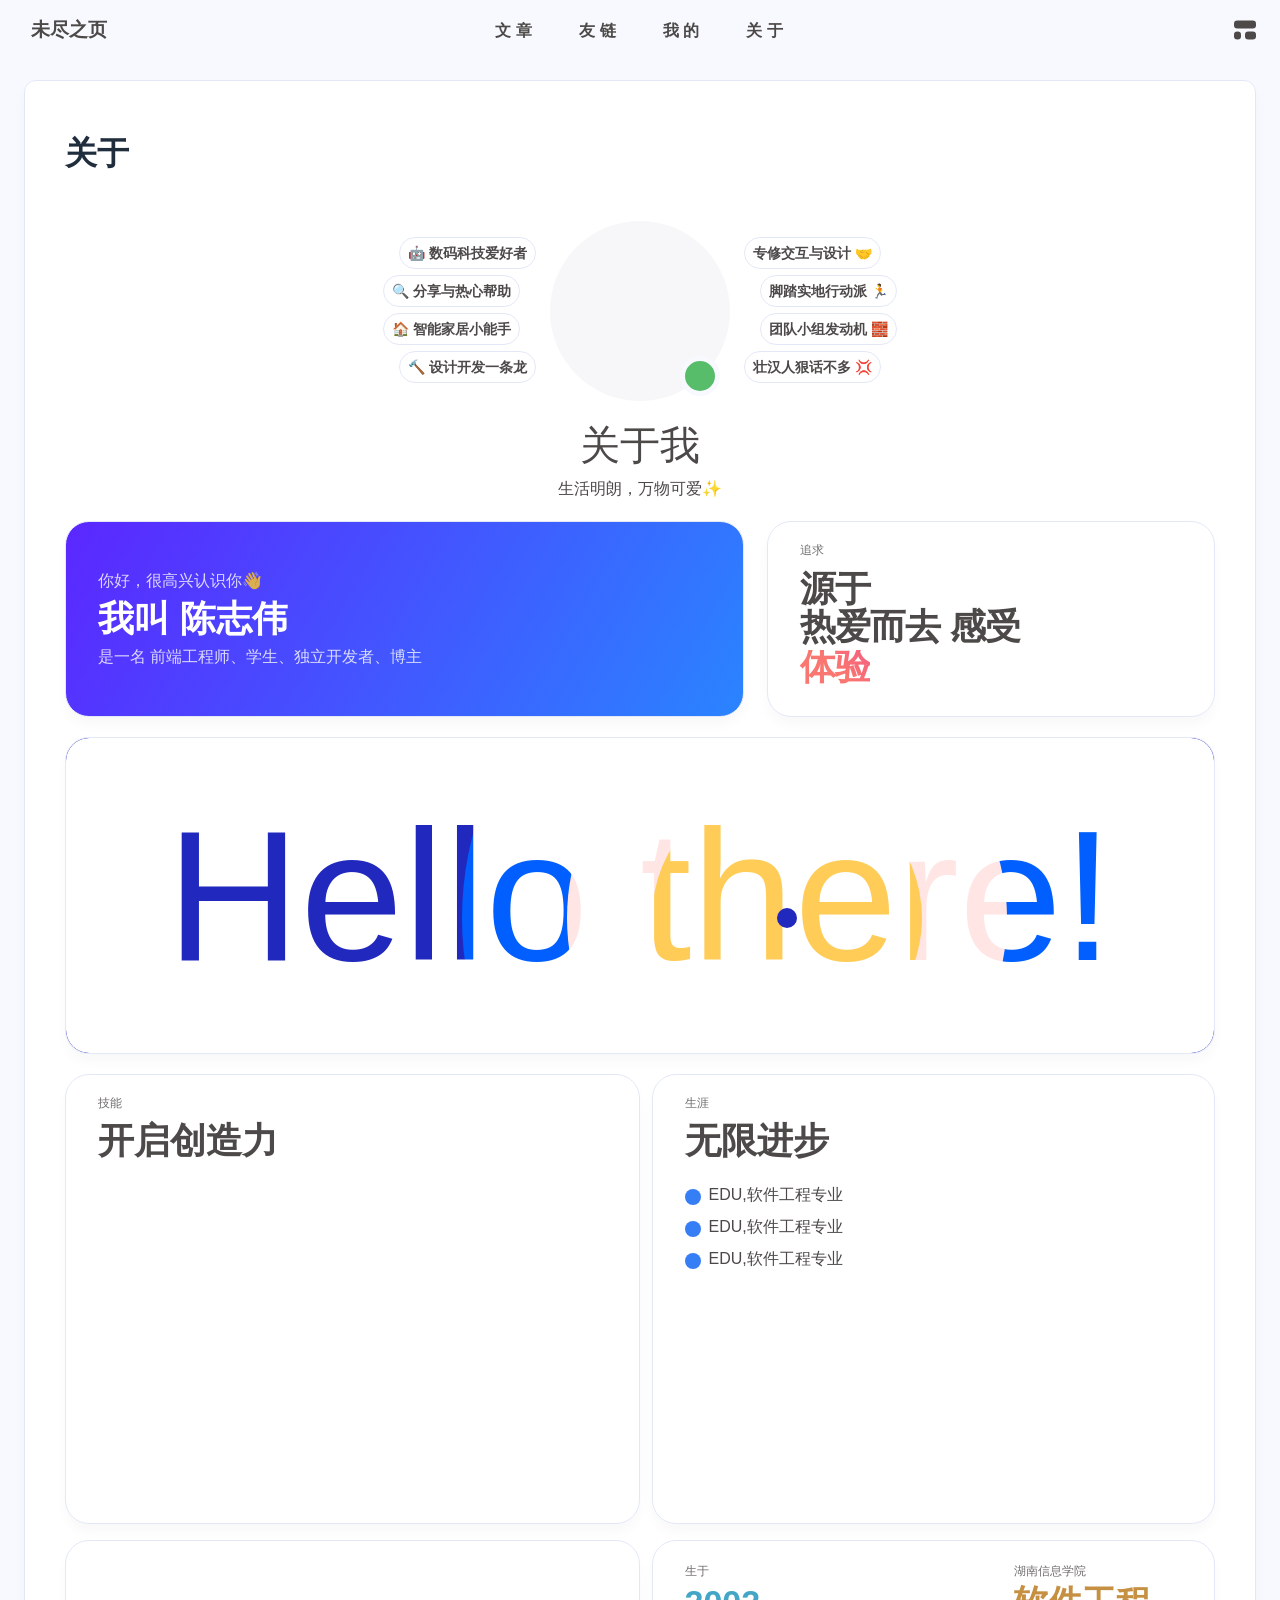
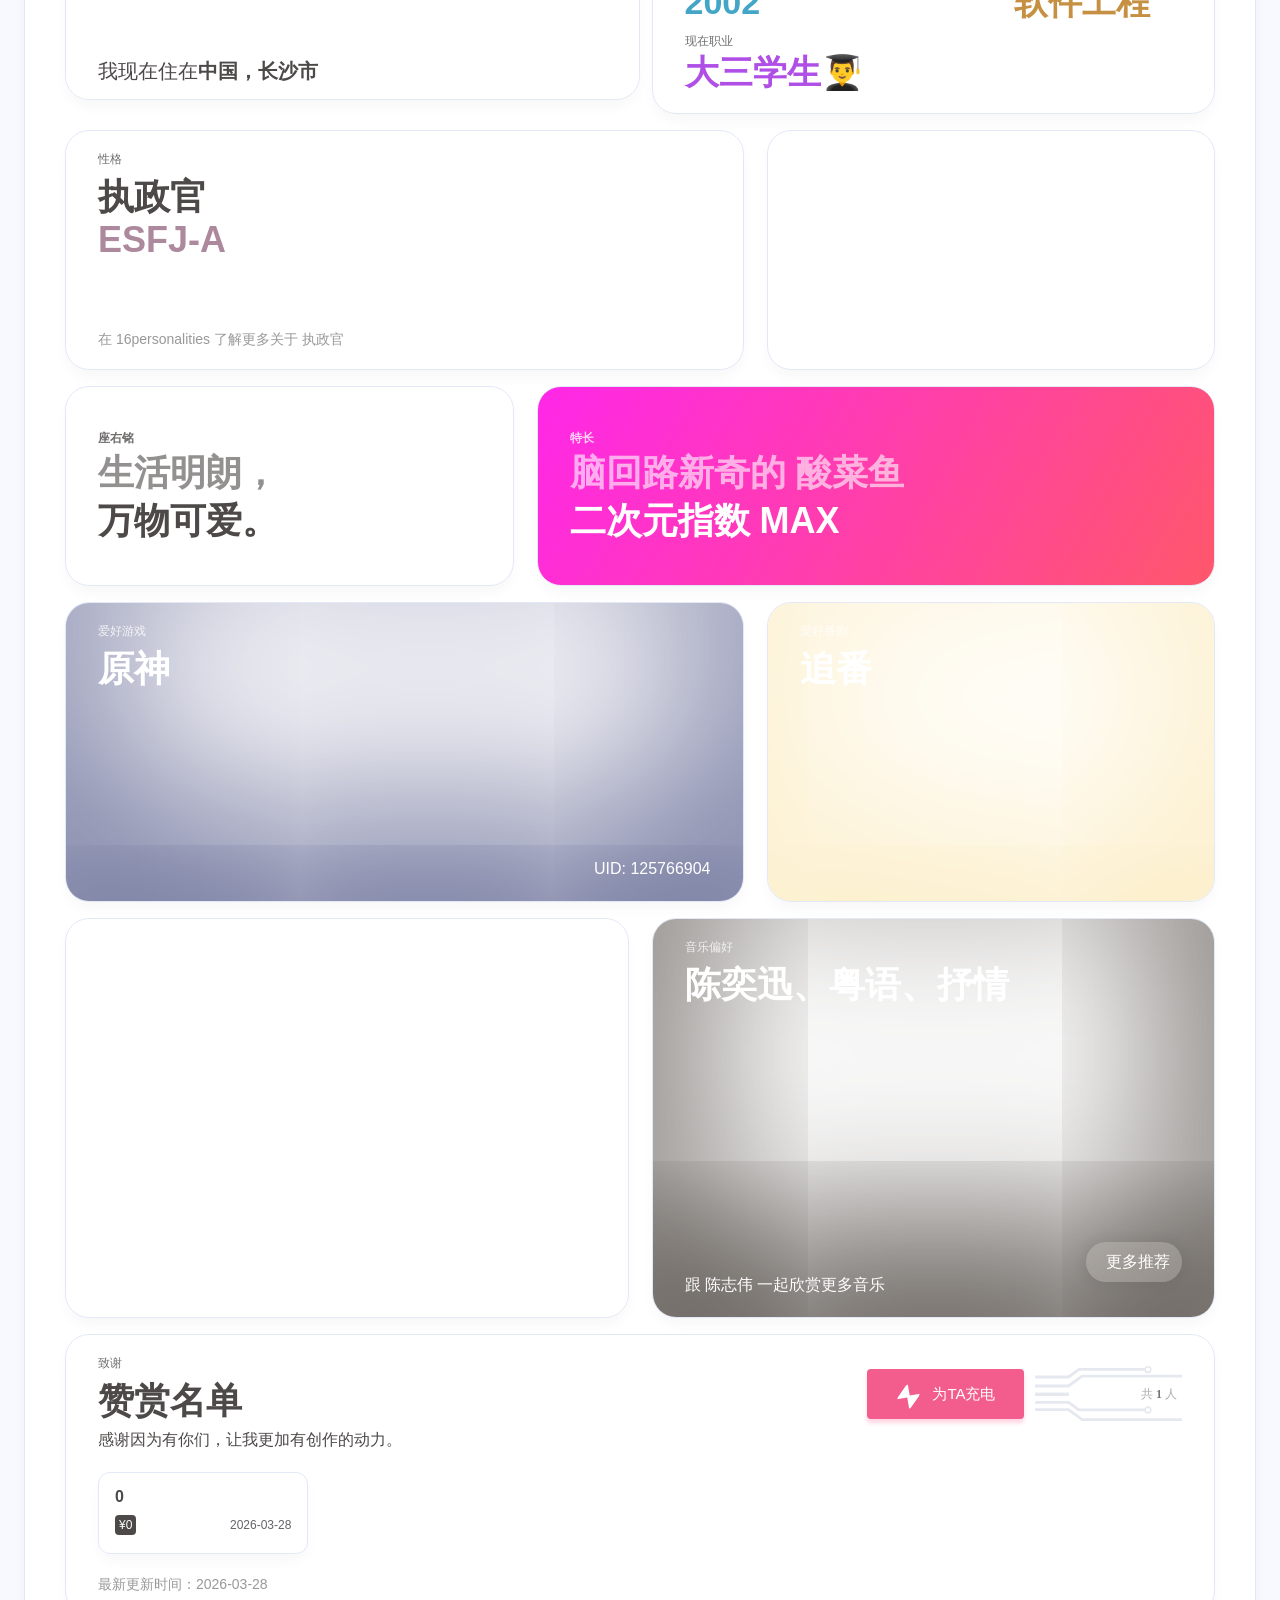
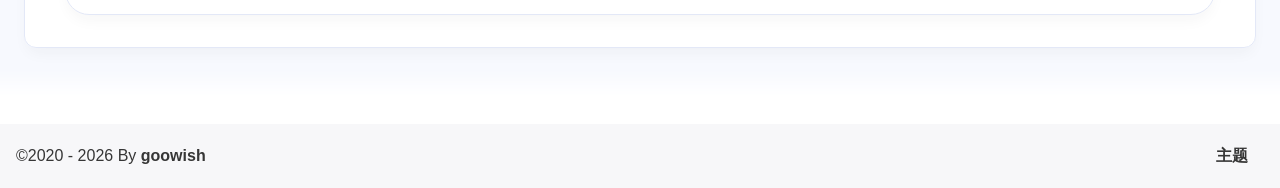
==== about/index.html @ 7314c76e "Site updated: 2026-03-28 16:39:10" ====
<!DOCTYPE html><html lang="zh-CN" data-theme="light"><head><meta charset="UTF-8"><meta http-equiv="X-UA-Compatible" content="IE=edge"><meta name="viewport" content="width=device-width, initial-scale=1.0, user-scalable=no"><title>关于 | 未尽之页</title><meta name="keywords" content="个人博客,技术,写作,系统,创作,效率,生活方式"><meta name="author" content="goowish"><meta name="copyright" content="goowish"><meta name="format-detection" content="telephone=no"><meta name="theme-color" content="#f7f9fe"><meta name="mobile-web-app-capable" content="yes"><meta name="apple-touch-fullscreen" content="yes"><meta name="apple-mobile-web-app-title" content="关于"><meta name="application-name" content="关于"><meta name="apple-mobile-web-app-capable" content="yes"><meta name="apple-mobile-web-app-status-bar-style" content="#f7f9fe"><meta property="og:type" content="website"><meta property="og:title" content="关于"><meta property="og:url" content="http://example.com/about/index.html"><meta property="og:site_name" content="未尽之页"><meta property="og:description" content="关于"><meta property="og:locale" content="zh-CN"><meta property="og:image" content="https://bu.dusays.com/2023/04/27/64496e511b09c.jpg"><meta property="article:author" content="goowish"><meta property="article:tag" content="个人博客,技术,写作,系统,创作,效率,生活方式"><meta name="twitter:card" content="summary"><meta name="twitter:image" content="https://bu.dusays.com/2023/04/27/64496e511b09c.jpg"><meta name="description" content="关于"><link rel="shortcut icon" href="/favicon.ico"><link rel="canonical" href="http://example.com/about/"><link rel="preconnect" href="//cdn.cbd.int"/><meta name="google-site-verification" content="xxx"/><meta name="baidu-site-verification" content="code-xxx"/><meta name="msvalidate.01" content="xxx"/><link rel="stylesheet" href="/css/index.css"><link rel="stylesheet" href="https://cdn.cbd.int/node-snackbar@0.1.16/dist/snackbar.min.css" media="print" onload="this.media='all'"><link rel="stylesheet" href="https://cdn.cbd.int/@fancyapps/ui@6.1.6/dist/fancybox/fancybox.css" media="print" onload="this.media='all'"><link rel="stylesheet" href="https://npm.elemecdn.com/anzhiyu-theme-static@1.0.0/swiper/swiper.min.css" media="print" onload="this.media='all'"><script>const GLOBAL_CONFIG = {
  linkPageTop: undefined,
  peoplecanvas: {"enable":true,"img":"https://upload-bbs.miyoushe.com/upload/2024/07/27/125766904/ba62475f396df9de3316a08ed9e65d86_5680958632268053399..png"},
  postHeadAiDescription: {"enable":true,"gptName":"AnZhiYu","mode":"local","switchBtn":false,"btnLink":"https://afdian.net/item/886a79d4db6711eda42a52540025c377","randomNum":3,"basicWordCount":1000,"key":"xxxx","Referer":"https://xx.xx/"},
  diytitle: {"enable":true,"leaveTitle":"w(ﾟДﾟ)w 不要走！再看看嘛！","backTitle":"♪(^∇^*)欢迎肥来！"},
  LA51: undefined,
  greetingBox: undefined,
  twikooEnvId: '',
  commentBarrageConfig:undefined,
  music_page_default: "nav_music",
  root: '/',
  preloader: {"source":3},
  friends_vue_info: undefined,
  navMusic: true,
  mainTone: undefined,
  authorStatus: undefined,
  algolia: undefined,
  localSearch: undefined,
  translate: {"defaultEncoding":2,"translateDelay":0,"msgToTraditionalChinese":"繁","msgToSimplifiedChinese":"简","rightMenuMsgToTraditionalChinese":"转为繁体","rightMenuMsgToSimplifiedChinese":"转为简体"},
  noticeOutdate: undefined,
  highlight: {"plugin":"highlight.js","highlightCopy":true,"highlightLang":true,"highlightHeightLimit":330},
  copy: {
    success: '复制成功',
    error: '复制错误',
    noSupport: '浏览器不支持'
  },
  relativeDate: {
    homepage: false,
    simplehomepage: true,
    post: false
  },
  runtime: '天',
  date_suffix: {
    just: '刚刚',
    min: '分钟前',
    hour: '小时前',
    day: '天前',
    month: '个月前'
  },
  copyright: {"copy":true,"copyrightEbable":false,"limitCount":50,"languages":{"author":"作者: goowish","link":"链接: ","source":"来源: 未尽之页","info":"著作权归作者所有。商业转载请联系作者获得授权，非商业转载请注明出处。","copySuccess":"复制成功，复制和转载请标注本文地址"}},
  lightbox: 'fancybox',
  Snackbar: {"chs_to_cht":"你已切换为繁体","cht_to_chs":"你已切换为简体","day_to_night":"你已切换为深色模式","night_to_day":"你已切换为浅色模式","bgLight":"#425AEF","bgDark":"#1f1f1f","position":"top-center"},
  source: {
    justifiedGallery: {
      js: 'https://cdn.cbd.int/flickr-justified-gallery@2.2.0/dist/fjGallery.min.js',
      css: 'https://cdn.cbd.int/flickr-justified-gallery@2.2.0/dist/fjGallery.css'
    }
  },
  isPhotoFigcaption: false,
  islazyload: true,
  isAnchor: false,
  shortcutKey: undefined,
  autoDarkmode: true
}</script><script id="config-diff">var GLOBAL_CONFIG_SITE = {
  configTitle: '未尽之页',
  title: '关于',
  postAI: '',
  pageFillDescription: '关于',
  isPost: false,
  isHome: false,
  isHighlightShrink: true,
  isToc: false,
  postUpdate: '2026-03-28 16:33:41',
  postMainColor: '',
}</script><noscript><style type="text/css">
  #nav {
    opacity: 1
  }
  .justified-gallery img {
    opacity: 1
  }

  #recent-posts time,
  #post-meta time {
    display: inline !important
  }
</style></noscript><script>(win=>{
      win.saveToLocal = {
        set: (key, value, ttl) => {
          if (ttl === 0) return
          const now = Date.now()
          const expiry = now + ttl * 86400000
          const item = {
            value,
            expiry
          }
          localStorage.setItem(key, JSON.stringify(item))
        },
      
        get: key => {
          const itemStr = localStorage.getItem(key)
      
          if (!itemStr) {
            return undefined
          }
          const item = JSON.parse(itemStr)
          const now = Date.now()
      
          if (now > item.expiry) {
            localStorage.removeItem(key)
            return undefined
          }
          return item.value
        }
      }
    
      win.getScript = (url, attr = {}) => new Promise((resolve, reject) => {
        const script = document.createElement('script')
        script.src = url
        script.async = true
        script.onerror = reject
        script.onload = script.onreadystatechange = function() {
          const loadState = this.readyState
          if (loadState && loadState !== 'loaded' && loadState !== 'complete') return
          script.onload = script.onreadystatechange = null
          resolve()
        }

        Object.keys(attr).forEach(key => {
          script.setAttribute(key, attr[key])
        })

        document.head.appendChild(script)
      })
    
      win.getCSS = (url, id = false) => new Promise((resolve, reject) => {
        const link = document.createElement('link')
        link.rel = 'stylesheet'
        link.href = url
        if (id) link.id = id
        link.onerror = reject
        link.onload = link.onreadystatechange = function() {
          const loadState = this.readyState
          if (loadState && loadState !== 'loaded' && loadState !== 'complete') return
          link.onload = link.onreadystatechange = null
          resolve()
        }
        document.head.appendChild(link)
      })
    
      win.activateDarkMode = () => {
        document.documentElement.setAttribute('data-theme', 'dark')
        if (document.querySelector('meta[name="theme-color"]') !== null) {
          document.querySelector('meta[name="theme-color"]').setAttribute('content', '#18171d')
        }
      }
      win.activateLightMode = () => {
        document.documentElement.setAttribute('data-theme', 'light')
        if (document.querySelector('meta[name="theme-color"]') !== null) {
          document.querySelector('meta[name="theme-color"]').setAttribute('content', '#f7f9fe')
        }
      }
      const t = saveToLocal.get('theme')
    
          const isDarkMode = window.matchMedia('(prefers-color-scheme: dark)').matches
          const isLightMode = window.matchMedia('(prefers-color-scheme: light)').matches
          const isNotSpecified = window.matchMedia('(prefers-color-scheme: no-preference)').matches
          const hasNoSupport = !isDarkMode && !isLightMode && !isNotSpecified

          if (t === undefined) {
            if (isLightMode) activateLightMode()
            else if (isDarkMode) activateDarkMode()
            else if (isNotSpecified || hasNoSupport) {
              const now = new Date()
              const hour = now.getHours()
              const isNight = hour <= 6 || hour >= 18
              isNight ? activateDarkMode() : activateLightMode()
            }
            window.matchMedia('(prefers-color-scheme: dark)').addListener(e => {
              if (saveToLocal.get('theme') === undefined) {
                e.matches ? activateDarkMode() : activateLightMode()
              }
            })
          } else if (t === 'light') activateLightMode()
          else activateDarkMode()
        
      const asideStatus = saveToLocal.get('aside-status')
      if (asideStatus !== undefined) {
        if (asideStatus === 'hide') {
          document.documentElement.classList.add('hide-aside')
        } else {
          document.documentElement.classList.remove('hide-aside')
        }
      }
    
      const detectApple = () => {
        if(/iPad|iPhone|iPod|Macintosh/.test(navigator.userAgent)){
          document.documentElement.classList.add('apple')
        }
      }
      detectApple()
    })(window)</script><meta name="generator" content="Hexo 7.3.0"></head><body data-type="anzhiyu"><div id="web_bg"></div><div id="an_music_bg"></div><div id="loading-box" onclick="document.getElementById(&quot;loading-box&quot;).classList.add(&quot;loaded&quot;)"><div class="loading-bg"><img class="loading-img nolazyload" alt="加载头像" src="https://npm.elemecdn.com/anzhiyu-blog-static@1.0.4/img/avatar.jpg"/><div class="loading-image-dot"></div></div></div><script>const preloader = {
  endLoading: () => {
    document.getElementById('loading-box').classList.add("loaded");
  },
  initLoading: () => {
    document.getElementById('loading-box').classList.remove("loaded")
  }
}
window.addEventListener('load',()=> { preloader.endLoading() })
setTimeout(function(){preloader.endLoading();},10000)

if (true) {
  document.addEventListener('pjax:send', () => { preloader.initLoading() })
  document.addEventListener('pjax:complete', () => { preloader.endLoading() })
}</script><link rel="stylesheet" href="https://cdn.cbd.int/anzhiyu-theme-static@1.1.10/progress_bar/progress_bar.css"/><script async="async" src="https://cdn.cbd.int/pace-js@1.2.4/pace.min.js" data-pace-options="{ &quot;restartOnRequestAfter&quot;:false,&quot;eventLag&quot;:false}"></script><div class="page" id="body-wrap"><header class="not-top-img" id="page-header"><nav id="nav"><div id="nav-group"><span id="blog_name"><a id="site-name" href="/" accesskey="h"><div class="title">未尽之页</div><i class="anzhiyufont anzhiyu-icon-house-chimney"></i></a></span><div class="mask-name-container"><div id="name-container"><a id="page-name" href="javascript:anzhiyu.scrollToDest(0, 500)">PAGE_NAME</a></div></div><div id="menus"><div class="menus_items"><div class="menus_item"><a class="site-page" href="javascript:void(0);"><span> 文章</span></a><ul class="menus_item_child"><li><a class="site-page child faa-parent animated-hover" href="/archives/"><i class="anzhiyufont anzhiyu-icon-box-archive faa-tada" style="font-size: 0.9em;"></i><span> 隧道</span></a></li><li><a class="site-page child faa-parent animated-hover" href="/categories/"><i class="anzhiyufont anzhiyu-icon-shapes faa-tada" style="font-size: 0.9em;"></i><span> 分类</span></a></li><li><a class="site-page child faa-parent animated-hover" href="/tags/"><i class="anzhiyufont anzhiyu-icon-tags faa-tada" style="font-size: 0.9em;"></i><span> 标签</span></a></li></ul></div><div class="menus_item"><a class="site-page" href="javascript:void(0);"><span> 友链</span></a><ul class="menus_item_child"><li><a class="site-page child faa-parent animated-hover" href="/link/"><i class="anzhiyufont anzhiyu-icon-link faa-tada" style="font-size: 0.9em;"></i><span> 友人帐</span></a></li><li><a class="site-page child faa-parent animated-hover" href="/comments/"><i class="anzhiyufont anzhiyu-icon-envelope faa-tada" style="font-size: 0.9em;"></i><span> 留言板</span></a></li></ul></div><div class="menus_item"><a class="site-page" href="javascript:void(0);"><span> 我的</span></a><ul class="menus_item_child"><li><a class="site-page child faa-parent animated-hover" href="/bangumis/"><i class="anzhiyufont anzhiyu-icon-bilibili faa-tada" style="font-size: 0.9em;"></i><span> 追番页</span></a></li><li><a class="site-page child faa-parent animated-hover" href="/album/"><i class="anzhiyufont anzhiyu-icon-images faa-tada" style="font-size: 0.9em;"></i><span> 相册集</span></a></li><li><a class="site-page child faa-parent animated-hover" href="/air-conditioner/"><i class="anzhiyufont anzhiyu-icon-fan faa-tada" style="font-size: 0.9em;"></i><span> 小空调</span></a></li></ul></div><div class="menus_item"><a class="site-page" href="javascript:void(0);"><span> 关于</span></a><ul class="menus_item_child"><li><a class="site-page child faa-parent animated-hover" href="/about/"><i class="anzhiyufont anzhiyu-icon-paper-plane faa-tada" style="font-size: 0.9em;"></i><span> 关于本人</span></a></li><li><a class="site-page child faa-parent animated-hover" href="/essay/"><i class="anzhiyufont anzhiyu-icon-lightbulb faa-tada" style="font-size: 0.9em;"></i><span> 闲言碎语</span></a></li><li><a class="site-page child faa-parent animated-hover" href="javascript:toRandomPost()"><i class="anzhiyufont anzhiyu-icon-shoe-prints1 faa-tada" style="font-size: 0.9em;"></i><span> 随便逛逛</span></a></li></ul></div></div></div><div id="nav-right"><div class="nav-button" id="randomPost_button"><a class="site-page" onclick="toRandomPost()" title="随机前往一个文章" href="javascript:void(0);"><i class="anzhiyufont anzhiyu-icon-dice"></i></a></div><input id="center-console" type="checkbox"/><label class="widget" for="center-console" title="中控台" onclick="anzhiyu.switchConsole();"><i class="left"></i><i class="widget center"></i><i class="widget right"></i></label><div id="console"><div class="console-card-group-reward"><ul class="reward-all console-card"><li class="reward-item"><a href="https://npm.elemecdn.com/anzhiyu-blog@1.1.6/img/post/common/qrcode-weichat.png" target="_blank"><img class="post-qr-code-img" alt="微信" src= "[data-uri]" onerror="this.onerror=null,this.src=&quot;/img/404.jpg&quot;" data-lazy-src="https://npm.elemecdn.com/anzhiyu-blog@1.1.6/img/post/common/qrcode-weichat.png"/></a><div class="post-qr-code-desc">微信</div></li><li class="reward-item"><a href="https://npm.elemecdn.com/anzhiyu-blog@1.1.6/img/post/common/qrcode-alipay.png" target="_blank"><img class="post-qr-code-img" alt="支付宝" src= "[data-uri]" onerror="this.onerror=null,this.src=&quot;/img/404.jpg&quot;" data-lazy-src="https://npm.elemecdn.com/anzhiyu-blog@1.1.6/img/post/common/qrcode-alipay.png"/></a><div class="post-qr-code-desc">支付宝</div></li></ul></div><div class="console-card-group"><div class="console-card-group-left"><div class="console-card" id="card-newest-comments"><div class="card-content"><div class="author-content-item-tips">互动</div><span class="author-content-item-title"> 最新评论</span></div><div class="aside-list"><span>正在加载中...</span></div></div></div><div class="console-card-group-right"><div class="console-card tags"><div class="card-content"><div class="author-content-item-tips">兴趣点</div><span class="author-content-item-title">寻找你感兴趣的领域</span></div></div><div class="console-card history"><div class="item-headline"><i class="anzhiyufont anzhiyu-icon-box-archiv"></i><span>文章</span></div><div class="card-archives"><div class="item-headline"><i class="anzhiyufont anzhiyu-icon-archive"></i><span>归档</span></div><ul class="card-archive-list"><li class="card-archive-list-item"><a class="card-archive-list-link" href="/archives/2026/03/"><span class="card-archive-list-date">三月 2026</span><div class="card-archive-list-count-group"><span class="card-archive-list-count">1</span><span>篇</span></div></a></li></ul></div><hr/></div></div></div><div class="button-group"><div class="console-btn-item"><a class="darkmode_switchbutton" title="显示模式切换" href="javascript:void(0);"><i class="anzhiyufont anzhiyu-icon-moon"></i></a></div><div class="console-btn-item" id="consoleHideAside" onclick="anzhiyu.hideAsideBtn()" title="边栏显示控制"><a class="asideSwitch"><i class="anzhiyufont anzhiyu-icon-arrows-left-right"></i></a></div><div class="console-btn-item" id="consoleMusic" onclick="anzhiyu.musicToggle()" title="音乐开关"><a class="music-switch"><i class="anzhiyufont anzhiyu-icon-music"></i></a></div></div><div class="console-mask" onclick="anzhiyu.hideConsole()" href="javascript:void(0);"></div></div><div class="nav-button" id="nav-totop"><a class="totopbtn" href="javascript:void(0);"><i class="anzhiyufont anzhiyu-icon-arrow-up"></i><span id="percent" onclick="anzhiyu.scrollToDest(0,500)">0</span></a></div><div id="toggle-menu"><a class="site-page" href="javascript:void(0);" title="切换"><i class="anzhiyufont anzhiyu-icon-bars"></i></a></div></div></div></nav></header><main id="blog-container"><div class="layout hide-aside" id="content-inner"><div id="page"><h1 class="page-title">关于</h1><div id="about-page"><div class="author-box"><div class="author-tag-left"><span class="author-tag">🤖️ 数码科技爱好者</span><span class="author-tag">🔍 分享与热心帮助</span><span class="author-tag">🏠 智能家居小能手</span><span class="author-tag">🔨 设计开发一条龙</span></div><div class="author-img"><img class="no-lightbox" src= "[data-uri]" onerror="this.onerror=null,this.src=&quot;/img/404.jpg&quot;" data-lazy-src="https://npm.elemecdn.com/anzhiyu-blog-static@1.0.0/img/avatar.webp" onerror="this.onerror=null;this.src='/img/friend_404.gif'" alt="avatar"></div><div class="author-tag-right"><span class="author-tag">专修交互与设计 🤝</span><span class="author-tag">脚踏实地行动派 🏃</span><span class="author-tag">团队小组发动机 🧱</span><span class="author-tag">壮汉人狠话不多 💢</span></div></div><p class="p center logo large">关于我</p><p class="p center small">生活明朗，万物可爱✨</p><div class="author-content"><div class="author-content-item myInfoAndSayHello"><div class="title1">你好，很高兴认识你👋</div><div class="title2">我叫 <span class="inline-word">陈志伟</span></div><div class="title1">是一名 前端工程师、学生、独立开发者、博主</div></div><div class="aboutsiteTips author-content-item"><div class="author-content-item-tips">追求</div><h2>源于<br>热爱而去 感受<div class="mask"><span class="first-tips">学习</span><span>生活</span><span data-up>程序</span> <span data-show>体验</span></div></h2></div></div><div class="hello-about"><div class="cursor" style="translate:none;rotate:none;scale:none;transform:translate(721px,180px)"></div><div class="shapes"><div class="shape shape-1" style="translate:none;rotate:none;scale:none;transform:translate(721px,180px)"></div><div class="shape shape-2" style="translate:none;rotate:none;scale:none;transform:translate(721px,180px)"></div><div class="shape shape-3" style="translate:none;rotate:none;scale:none;transform:translate(721px,180px)"></div></div><div class="content"><h1>Hello there!</h1></div></div><div class="author-content"><div class="author-content-item skills"><div class="card-content"><div class="author-content-item-tips">技能</div><span class="author-content-item-title">开启创造力</span><div class="skills-style-group"></div></div></div><div class="author-content-item careers"><div class="card-content"><div class="author-content-item-tips">生涯</div><span class="author-content-item-title">无限进步</span><div class="careers-group"><div class="career-item"><div class="circle" style="background:#357ef5"></div><div class="name">EDU,软件工程专业</div></div><div class="career-item"><div class="circle" style="background:#357ef5"></div><div class="name">EDU,软件工程专业</div></div><div class="career-item"><div class="circle" style="background:#357ef5"></div><div class="name">EDU,软件工程专业</div></div></div><img class="author-content-img no-lightbox" alt="生涯" src= "[data-uri]" onerror="this.onerror=null,this.src=&quot;/img/404.jpg&quot;" data-lazy-src="https://bu.dusays.com/2023/04/21/644287166329b.png" onerror="this.onerror=null;this.src='/img/friend_404.gif'"></div></div></div><div class="author-content"><div class="author-content-item-group column mapAndInfo"><style>.author-content-item.map {
  background-image: url(https://bu.dusays.com/2023/07/05/64a4c61cb20ef.jpg);
}
[data-theme='dark'] .author-content-item.map {
  background-image: url(https://bu.dusays.com/2023/07/05/64a4c63495ac5.jpg);
}</style><div class="author-content-item map single"><span class="map-title">我现在住在<b>中国，长沙市</b></span></div><div class="author-content-item selfInfo single"><div><span class="selfInfo-title">生于</span> <span class="selfInfo-content" id="selfInfo-content-year" style="color:#43a6c6">2002</span></div><div><span class="selfInfo-title">湖南信息学院</span> <span class="selfInfo-content" style="color:#c69043">软件工程</span></div><div><span class="selfInfo-title">现在职业</span> <span class="selfInfo-content" style="color:#b04fe6">大三学生👨‍🎓</span></div></div></div></div><div class="author-content"><div class="author-content-item personalities"><div class="author-content-item-tips">性格</div><span class="author-content-item-title">执政官</span><div class="title2" style="color:#ac899c">ESFJ-A</div><div class="post-tips">在 <a href="https://www.16personalities.com/" target="_blank" rel="noopener nofollow">16personalities</a> 了解更多关于 <a target="_blank" rel="noopener external nofollow" href="https://www.16personalities.com/ch/esfj-%E4%BA%BA%E6%A0%BC">执政官</a></div><div class="image"><img class="no-lightbox" src= "[data-uri]" onerror="this.onerror=null,this.src=&quot;/img/404.jpg&quot;" data-lazy-src="https://npm.elemecdn.com/anzhiyu-blog@2.0.8/img/svg/ESFJ-A.svg" alt="人格"></div></div><div class="author-content-item myphoto"><img class="author-content-img no-lightbox" alt="自拍" src= "[data-uri]" onerror="this.onerror=null,this.src=&quot;/img/404.jpg&quot;" data-lazy-src="https://bu.dusays.com/2023/07/05/64a4c63495ac5.jpg"></div></div><div class="author-content"><div class="author-content-item maxim"><div class="author-content-item-tips">座右铭</div><span class="maxim-title"><span style="opacity:.6;margin-bottom:8px">生活明朗，</span> <span>万物可爱。</span></span></div><div class="author-content-item buff"><div class="card-content"></div><div class="author-content-item-tips">特长</div><span class="buff-title"><span style="opacity:.6;margin-bottom:8px">脑回路新奇的 酸菜鱼</span> <span>二次元指数 MAX</span></span><div class="card-background-icon"><i class="anzhiyufont anzhiyu-icon-dice-d20"></i></div></div></div><div class="author-content"><div class="author-content-item game-yuanshen" style="background: url(https://bu.dusays.com/2023/04/22/64433bf26e25d.webp) top / cover no-repeat;"><div class="card-content"><div class="author-content-item-tips">爱好游戏</div><span class="author-content-item-title">原神</span><div class="content-bottom"><div class="icon-group"><div class="loading-bar" role="presentation" aria-hidden="true"></div></div><div class="tips game-yuanshen-uid">UID: 125766904</div></div></div></div><div class="author-content-item comic-content"><div class="card-content"><div class="author-content-item-tips">爱好番剧</div><div class="author-content-item-title">追番</div><div class="comic-box"><a class="comic-item" href="https://www.bilibili.com/bangumi/media/md5267750/?spm_id_from=666.25.b_6d656469615f6d6f64756c65.1" target="_blank" title="约定的梦幻岛"><div class="comic-item-cover"><img src= "[data-uri]" onerror="this.onerror=null,this.src=&quot;/img/404.jpg&quot;" data-lazy-src="https://bu.dusays.com/2023/05/27/647166c44b414.webp" alt="约定的梦幻岛"></div></a><a class="comic-item" href="https://www.bilibili.com/bangumi/media/md28229899/?spm_id_from=666.25.b_6d656469615f6d6f64756c65.1" target="_blank" title="咒术回战"><div class="comic-item-cover"><img src= "[data-uri]" onerror="this.onerror=null,this.src=&quot;/img/404.jpg&quot;" data-lazy-src="https://bu.dusays.com/2023/05/24/646db4398832e.webp" alt="咒术回战"></div></a><a class="comic-item" href="https://www.bilibili.com/bangumi/media/md8892/?spm_id_from=666.25.b_6d656469615f6d6f64756c65.1" target="_blank" title="紫罗兰永恒花园"><div class="comic-item-cover"><img src= "[data-uri]" onerror="this.onerror=null,this.src=&quot;/img/404.jpg&quot;" data-lazy-src="https://bu.dusays.com/2023/05/24/646db43983d99.webp" alt="紫罗兰永恒花园"></div></a><a class="comic-item" href="https://www.bilibili.com/bangumi/media/md22718131/?spm_id_from=666.25.b_6d656469615f6d6f64756c65.1" target="_blank" title="鬼灭之刃"><div class="comic-item-cover"><img src= "[data-uri]" onerror="this.onerror=null,this.src=&quot;/img/404.jpg&quot;" data-lazy-src="https://bu.dusays.com/2023/05/24/646db439856a0.webp" alt="鬼灭之刃"></div></a><a class="comic-item" href="https://www.bilibili.com/bangumi/media/md135652/?spm_id_from=666.25.b_6d656469615f6d6f64756c65.1" target="_blank" title="JOJO的奇妙冒险 黄金之风"><div class="comic-item-cover"><img src= "[data-uri]" onerror="this.onerror=null,this.src=&quot;/img/404.jpg&quot;" data-lazy-src="https://bu.dusays.com/2023/05/30/64760e38d651a.webp" alt="JOJO的奇妙冒险 黄金之风"></div></a></div></div></div></div><div class="author-content"><div class="author-content-item like-technology" style="background: url(https://bu.dusays.com/2022/12/06/638f5f05ce1f7.jpg) top / cover no-repeat;"><div class="card-content"><div class="author-content-item-tips">关注偏好</div><span class="author-content-item-title">数码科技</span><div class="content-bottom"><div class="tips">手机、电脑软硬件</div></div></div></div><div class="author-content-item like-music" style="background: url(https://a1.boltp.com/2026/03/28/69c793779c3bd.jpg) top / cover no-repeat;"><div class="card-content"><div class="author-content-item-tips">音乐偏好</div><span class="author-content-item-title">陈奕迅、粤语、抒情</span><div class="content-bottom"><div class="tips">跟 陈志伟 一起欣赏更多音乐</div></div><div class="banner-button-group"><a class="banner-button" onclick="pjax.loadUrl(&quot;/music&quot;)"><i class="anzhiyufont anzhiyu-icon-arrow-circle-right"></i> <span class="banner-button-text">更多推荐</span></a></div></div></div></div><div class="author-content"><div class="author-content-item single reward" id="about-reward"><div class="author-content-item-tips">致谢</div><span class="author-content-item-title">赞赏名单</span><div class="author-content-item-description">感谢因为有你们，让我更加有创作的动力。<div class="reward-list-all"><div class="reward-list-item"><div class="reward-list-item-name">0</div><div class="reward-list-bottom-group"><div class="reward-list-item-money">¥0</div><div class="datatime reward-list-item-time" datatime="2026-03-28T00:00:00.000Z">2026-03-28</div></div></div></div><div class="reward-list-updateDate">最新更新时间：<time class="datatime reward-list-updateDate-time" datatime="2026-03-28T00:00:00.000Z">2026-03-28</time></div></div><div class="about-reward"><div id="con"></div><div id="TA-con" onclick="anzhiyu.rewardShowConsole()"><div id="text-con"><div id="linght"></div><div id="TA">为TA充电</div></div></div><div id="tube-con"><svg viewBox="0 0 1028 385" fill="none" xmlns="http://www.w3.org/2000/svg"><path d="M1 77H234.226L307.006 24H790" stroke="#e5e9ef" stroke-width="20"></path><path d="M0 140H233.035L329.72 71H1028" stroke="#e5e9ef" stroke-width="20"></path><path d="M1 255H234.226L307.006 307H790" stroke="#e5e9ef" stroke-width="20"></path><path d="M0 305H233.035L329.72 375H1028" stroke="#e5e9ef" stroke-width="20"></path><rect y="186" width="236" height="24" fill="#e5e9ef"></rect><ellipse cx="790" cy="25.5" rx="25" ry="25.5" fill="#e5e9ef"></ellipse><circle r="14" transform="matrix(1 0 0 -1 790 25)" fill="white"></circle><ellipse cx="790" cy="307.5" rx="25" ry="25.5" fill="#e5e9ef"></ellipse><circle r="14" transform="matrix(1 0 0 -1 790 308)" fill="white"></circle></svg><div id="mask"><svg viewBox="0 0 1028 385" fill="none" xmlns="http://www.w3.org/2000/svg"><path d="M1 77H234.226L307.006 24H790" stroke="#f25d8e" stroke-width="20"></path><path d="M0 140H233.035L329.72 71H1028" stroke="#f25d8e" stroke-width="20"></path><path d="M1 255H234.226L307.006 307H790" stroke="#f25d8e" stroke-width="20"></path><path d="M0 305H233.035L329.72 375H1028" stroke="#f25d8e" stroke-width="20"></path><rect y="186" width="236" height="24" fill="#f25d8e"></rect><ellipse cx="790" cy="25.5" rx="25" ry="25.5" fill="#f25d8e"></ellipse><circle r="14" transform="matrix(1 0 0 -1 790 25)" fill="white"></circle><ellipse cx="790" cy="307.5" rx="25" ry="25.5" fill="#f25d8e"></ellipse><circle r="14" transform="matrix(1 0 0 -1 790 308)" fill="white"></circle></svg></div><div id="orange-mask"><svg viewBox="0 0 1028 385" fill="none" xmlns="http://www.w3.org/2000/svg"><path d="M1 77H234.226L307.006 24H790" stroke="#ffd52b" stroke-width="20"></path><path d="M0 140H233.035L329.72 71H1028" stroke="#ffd52b" stroke-width="20"></path><path d="M1 255H234.226L307.006 307H790" stroke="#ffd52b" stroke-width="20"></path><path d="M0 305H233.035L329.72 375H1028" stroke="#ffd52b" stroke-width="20"></path><rect y="186" width="236" height="24" fill="#ffd52b"></rect><ellipse cx="790" cy="25.5" rx="25" ry="25.5" fill="#ffd52b"></ellipse><circle r="14" transform="matrix(1 0 0 -1 790 25)" fill="white"></circle><ellipse cx="790" cy="307.5" rx="25" ry="25.5" fill="#ffd52b"></ellipse><circle r="14" transform="matrix(1 0 0 -1 790 308)" fill="white"></circle></svg></div><p id="people">共 <b>1</b> 人</p></div></div></div></div></div><script src="https://cdn.cbd.int/anzhiyu-theme-static@1.0.0/countup/countup.js"></script><script defer>function initAboutPage() {
  const statisticEl = document.getElementById("statistic");
  let statistic = [];
  let numValues = [];

  const i18nStats = {"today_visitors":"今日人数","today_views":"今日访问","yesterday_visitors":"昨日人数","yesterday_views":"昨日访问","month_views":"本月访问","total_views":"总访问量","fetch_failed":"统计数据获取失败"};

  // 统计数据渲染函数
  function renderStatistic(title, num) {
    if (!statisticEl) return;
    numValues = num;
    statistic = [];
    
      for (let i = 0; i < num.length; i++) {
        statisticEl.innerHTML +=
        "<div><span>" + title[i] + "</span><span id='stat-" + i + "'>" + num[i] + "</span></div>";
        queueMicrotask(() => {
          statistic.push(
          new CountUp("stat-" + i, 0, num[i], 0, 2, {
              useEasing: true,
              useGrouping: true,
              separator: ",",
              decimal: ".",
              prefix: "",
              suffix: "",
            })
          );
        });
    }
      }

  // 统计数字动画
  function statisticUP() {
      let statisticElement = document.querySelector(".about-statistic.author-content-item");
        if (!statisticElement) return;

        const callback = (entries, observer) => {
          entries.forEach(entry => {
            if (entry.isIntersecting) {
          for (let i = 0; i < statistic.length; i++) {
                queueMicrotask(() => {
              statistic[i].start();
                });
              }
          observer.disconnect();
            }
          });
        };

    const options = { root: null, rootMargin: "0px", threshold: 0 };
        const observer = new IntersectionObserver(callback, options);
        observer.observe(statisticElement);
      }

  // 51la 统计
  if (false) {
    fetch("https://v6-widget.51.la/v6//quote.js")
      .then(res => res.text())
      .then(data => {
        let title = [i18nStats.today_visitors, i18nStats.today_views, i18nStats.yesterday_visitors, i18nStats.yesterday_views, i18nStats.month_views, i18nStats.total_views];
        let num = data.match(/(<\/span><span>).*?(\/span><\/p>)/g);

        num = num.map(el => {
          let val = el.replace(/(<\/span><span>)/g, "");
          let str = val.replace(/(<\/span><\/p>)/g, "");
          return str;
        });

        // 跳过第一个"最近活跃"
        num = num.slice(1);
        renderStatistic(title, num);
        statisticUP();
      })
      .catch(err => {
        console.error("51la stats fetch failed:", err);
        if (statisticEl) statisticEl.innerHTML = "<div>" + i18nStats.fetch_failed + "</div>";
      });
  }

  // Umami 统计
  if (false) {
    const apiHost = "";
    const websiteId = "";
    const token = "";
    
    const now = Date.now();
    const todayStart = new Date().setHours(0, 0, 0, 0);
    const yesterdayStart = todayStart - 86400000;
    const monthStart = new Date(new Date().getFullYear(), new Date().getMonth(), 1).getTime();

    const fetchStats = async (startAt, endAt) => {
      const res = await fetch(`${apiHost}/api/websites/${websiteId}/stats?startAt=${startAt}&endAt=${endAt}`, {
        headers: { 'Authorization': `Bearer ${token}` }
      });
      return res.json();
    };

    Promise.all([
      fetchStats(todayStart, now),      // today
      fetchStats(yesterdayStart, todayStart), // yesterday
      fetchStats(monthStart, now),      // month
      fetchStats(0, now)                // total
    ])
      .then(([today, yesterday, month, total]) => {
        const title = [i18nStats.today_visitors, i18nStats.today_views, i18nStats.yesterday_visitors, i18nStats.yesterday_views, i18nStats.month_views, i18nStats.total_views];
        const num = [
          today.visitors?.value || today.uniques?.value || 0,
          today.pageviews?.value || 0,
          yesterday.visitors?.value || yesterday.uniques?.value || 0,
          yesterday.pageviews?.value || 0,
          month.pageviews?.value || 0,
          total.pageviews?.value || 0
        ];

        renderStatistic(title, num);
        statisticUP();
      })
      .catch(err => {
        console.error("Umami stats fetch failed:", err);
        if (statisticEl) statisticEl.innerHTML = "<div>" + i18nStats.fetch_failed + "</div>";
      });
  }

  // 出生年份动画
      const selfInfoContentYear = new CountUp("selfInfo-content-year", 0, 2002, 0, 2, {
        useEasing: true,
        useGrouping: false,
        separator: ",",
        decimal: ".",
        prefix: "",
        suffix: "",
      });

      let selfInfoContentYearElement = document.querySelector(".author-content-item.selfInfo.single");
      function selfInfoContentYearUp() {
        if (!selfInfoContentYearElement) return;

        const callback = (entries, observer) => {
          entries.forEach(entry => {
            if (entry.isIntersecting) {
              selfInfoContentYear.start();
          observer.disconnect();
            }
          });
        };

    const options = { root: null, rootMargin: "0px", threshold: 0 };
        const observer = new IntersectionObserver(callback, options);
        observer.observe(selfInfoContentYearElement);
      }

      selfInfoContentYearUp();

  var pursuitInterval = null;
  pursuitInterval = setInterval(function () {
    const show = document.querySelector("span[data-show]");
    const next = show.nextElementSibling || document.querySelector(".first-tips");
    const up = document.querySelector("span[data-up]");

    if (up) {
      up.removeAttribute("data-up");
    }

    show.removeAttribute("data-show");
    show.setAttribute("data-up", "");

    next.setAttribute("data-show", "");
  }, 2000);

  document.addEventListener("pjax:send", function () {
    pursuitInterval && clearInterval(pursuitInterval);
  });

  var helloAboutEl = document.querySelector(".hello-about");
  helloAboutEl.addEventListener("mousemove", evt => {
    const mouseX = evt.offsetX;
    const mouseY = evt.offsetY;
    gsap.set(".cursor", {
      x: mouseX,
      y: mouseY,
    });

    gsap.to(".shape", {
      x: mouseX,
      y: mouseY,
      stagger: -0.1,
    });
  });
}
if (typeof gsap === "object") {
  initAboutPage()
} else {
  getScript("https://cdn.cbd.int/anzhiyu-theme-static@1.0.0/gsap/gsap.min.js").then(initAboutPage);
}</script></div></div></main><footer id="footer"><div id="footer-wrap"></div><div id="footer-bar"><div class="footer-bar-links"><div class="footer-bar-left"><div id="footer-bar-tips"><div class="copyright">&copy;2020 - 2026 By <a class="footer-bar-link" href="/" title="goowish" target="_blank">goowish</a></div></div><div id="footer-type-tips"></div></div><div class="footer-bar-right"><a class="footer-bar-link" target="_blank" rel="noopener" href="https://github.com/anzhiyu-c/hexo-theme-anzhiyu" title="主题">主题</a></div></div></div></footer></div><div id="sidebar"><div id="menu-mask"></div><div id="sidebar-menus"><div class="sidebar-site-data site-data is-center"><a href="/archives/" title="archive"><div class="headline">文章</div><div class="length-num">1</div></a><a href="/tags/" title="tag"><div class="headline">标签</div><div class="length-num">0</div></a><a href="/categories/" title="category"><div class="headline">分类</div><div class="length-num">0</div></a></div><span class="sidebar-menu-item-title">功能</span><div class="sidebar-menu-item"><a class="darkmode_switchbutton menu-child" href="javascript:void(0);" title="显示模式"><i class="anzhiyufont anzhiyu-icon-circle-half-stroke"></i><span>显示模式</span></a></div><div class="back-menu-list-groups"><div class="back-menu-list-group"><div class="back-menu-list-title">网页</div><div class="back-menu-list"><a class="back-menu-item" target="_blank" rel="noopener" href="https://blog.goowish.com/" title="我的博客"><img class="back-menu-item-icon" src= "[data-uri]" onerror="this.onerror=null,this.src=&quot;/img/404.jpg&quot;" data-lazy-src="/img/favicon.ico" alt="我的博客"/><span class="back-menu-item-text">我的博客</span></a></div></div><div class="back-menu-list-group"><div class="back-menu-list-title">项目</div><div class="back-menu-list"><a class="back-menu-item" target="_blank" rel="noopener" href="https://image.anheyu.com/" title="安知鱼图床"><img class="back-menu-item-icon" src= "[data-uri]" onerror="this.onerror=null,this.src=&quot;/img/404.jpg&quot;" data-lazy-src="https://image.anheyu.com/favicon.ico" alt="安知鱼图床"/><span class="back-menu-item-text">安知鱼图床</span></a></div></div></div><div class="menus_items"><div class="menus_item"><a class="site-page" href="javascript:void(0);"><span> 文章</span></a><ul class="menus_item_child"><li><a class="site-page child faa-parent animated-hover" href="/archives/"><i class="anzhiyufont anzhiyu-icon-box-archive faa-tada" style="font-size: 0.9em;"></i><span> 隧道</span></a></li><li><a class="site-page child faa-parent animated-hover" href="/categories/"><i class="anzhiyufont anzhiyu-icon-shapes faa-tada" style="font-size: 0.9em;"></i><span> 分类</span></a></li><li><a class="site-page child faa-parent animated-hover" href="/tags/"><i class="anzhiyufont anzhiyu-icon-tags faa-tada" style="font-size: 0.9em;"></i><span> 标签</span></a></li></ul></div><div class="menus_item"><a class="site-page" href="javascript:void(0);"><span> 友链</span></a><ul class="menus_item_child"><li><a class="site-page child faa-parent animated-hover" href="/link/"><i class="anzhiyufont anzhiyu-icon-link faa-tada" style="font-size: 0.9em;"></i><span> 友人帐</span></a></li><li><a class="site-page child faa-parent animated-hover" href="/comments/"><i class="anzhiyufont anzhiyu-icon-envelope faa-tada" style="font-size: 0.9em;"></i><span> 留言板</span></a></li></ul></div><div class="menus_item"><a class="site-page" href="javascript:void(0);"><span> 我的</span></a><ul class="menus_item_child"><li><a class="site-page child faa-parent animated-hover" href="/bangumis/"><i class="anzhiyufont anzhiyu-icon-bilibili faa-tada" style="font-size: 0.9em;"></i><span> 追番页</span></a></li><li><a class="site-page child faa-parent animated-hover" href="/album/"><i class="anzhiyufont anzhiyu-icon-images faa-tada" style="font-size: 0.9em;"></i><span> 相册集</span></a></li><li><a class="site-page child faa-parent animated-hover" href="/air-conditioner/"><i class="anzhiyufont anzhiyu-icon-fan faa-tada" style="font-size: 0.9em;"></i><span> 小空调</span></a></li></ul></div><div class="menus_item"><a class="site-page" href="javascript:void(0);"><span> 关于</span></a><ul class="menus_item_child"><li><a class="site-page child faa-parent animated-hover" href="/about/"><i class="anzhiyufont anzhiyu-icon-paper-plane faa-tada" style="font-size: 0.9em;"></i><span> 关于本人</span></a></li><li><a class="site-page child faa-parent animated-hover" href="/essay/"><i class="anzhiyufont anzhiyu-icon-lightbulb faa-tada" style="font-size: 0.9em;"></i><span> 闲言碎语</span></a></li><li><a class="site-page child faa-parent animated-hover" href="javascript:toRandomPost()"><i class="anzhiyufont anzhiyu-icon-shoe-prints1 faa-tada" style="font-size: 0.9em;"></i><span> 随便逛逛</span></a></li></ul></div></div><span class="sidebar-menu-item-title">标签</span></div></div><div id="rightside"><div id="rightside-config-hide"><button id="translateLink" type="button" title="简繁转换">繁</button><button id="darkmode" type="button" title="浅色和深色模式转换"><i class="anzhiyufont anzhiyu-icon-circle-half-stroke"></i></button></div><div id="rightside-config-show"><button id="rightside-config" type="button" title="设置"><i class="anzhiyufont anzhiyu-icon-gear"></i></button><button id="go-up" type="button" title="回到顶部"><i class="anzhiyufont anzhiyu-icon-arrow-up"></i></button></div></div><div id="nav-music"><a id="nav-music-hoverTips" onclick="anzhiyu.musicToggle()" accesskey="m">播放音乐</a><div id="console-music-bg"></div><meting-js id="8152976493" server="netease" type="playlist" mutex="true" preload="none" theme="var(--anzhiyu-main)" data-lrctype="0" order="random" volume="0.7"></meting-js></div><div id="rightMenu"><div class="rightMenu-group rightMenu-small"><div class="rightMenu-item" id="menu-backward"><i class="anzhiyufont anzhiyu-icon-arrow-left"></i></div><div class="rightMenu-item" id="menu-forward"><i class="anzhiyufont anzhiyu-icon-arrow-right"></i></div><div class="rightMenu-item" id="menu-refresh"><i class="anzhiyufont anzhiyu-icon-arrow-rotate-right" style="font-size: 1rem;"></i></div><div class="rightMenu-item" id="menu-top"><i class="anzhiyufont anzhiyu-icon-arrow-up"></i></div></div><div class="rightMenu-group rightMenu-line rightMenuPlugin"><div class="rightMenu-item" id="menu-copytext"><i class="anzhiyufont anzhiyu-icon-copy"></i><span>复制选中文本</span></div><div class="rightMenu-item" id="menu-pastetext"><i class="anzhiyufont anzhiyu-icon-paste"></i><span>粘贴文本</span></div><a class="rightMenu-item" id="menu-commenttext"><i class="anzhiyufont anzhiyu-icon-comment-medical"></i><span>引用到评论</span></a><div class="rightMenu-item" id="menu-newwindow"><i class="anzhiyufont anzhiyu-icon-window-restore"></i><span>新窗口打开</span></div><div class="rightMenu-item" id="menu-copylink"><i class="anzhiyufont anzhiyu-icon-link"></i><span>复制链接地址</span></div><div class="rightMenu-item" id="menu-copyimg"><i class="anzhiyufont anzhiyu-icon-images"></i><span>复制此图片</span></div><div class="rightMenu-item" id="menu-downloadimg"><i class="anzhiyufont anzhiyu-icon-download"></i><span>下载此图片</span></div><div class="rightMenu-item" id="menu-newwindowimg"><i class="anzhiyufont anzhiyu-icon-window-restore"></i><span>新窗口打开图片</span></div><div class="rightMenu-item" id="menu-search"><i class="anzhiyufont anzhiyu-icon-magnifying-glass"></i><span>站内搜索</span></div><div class="rightMenu-item" id="menu-searchBaidu"><i class="anzhiyufont anzhiyu-icon-magnifying-glass"></i><span>百度搜索</span></div><div class="rightMenu-item" id="menu-music-toggle"><i class="anzhiyufont anzhiyu-icon-play"></i><span>播放音乐</span></div><div class="rightMenu-item" id="menu-music-back"><i class="anzhiyufont anzhiyu-icon-backward"></i><span>切换到上一首</span></div><div class="rightMenu-item" id="menu-music-forward"><i class="anzhiyufont anzhiyu-icon-forward"></i><span>切换到下一首</span></div><div class="rightMenu-item" id="menu-music-playlist" onclick="window.open(&quot;https://y.qq.com/n/ryqq/playlist/8802438608&quot;, &quot;_blank&quot;);" style="display: none;"><i class="anzhiyufont anzhiyu-icon-radio"></i><span>查看所有歌曲</span></div><div class="rightMenu-item" id="menu-music-copyMusicName"><i class="anzhiyufont anzhiyu-icon-copy"></i><span>复制歌名</span></div></div><div class="rightMenu-group rightMenu-line rightMenuOther"><a class="rightMenu-item menu-link" id="menu-randomPost"><i class="anzhiyufont anzhiyu-icon-shuffle"></i><span>随便逛逛</span></a><a class="rightMenu-item menu-link" href="/categories/"><i class="anzhiyufont anzhiyu-icon-cube"></i><span>博客分类</span></a><a class="rightMenu-item menu-link" href="/tags/"><i class="anzhiyufont anzhiyu-icon-tags"></i><span>文章标签</span></a></div><div class="rightMenu-group rightMenu-line rightMenuOther"><a class="rightMenu-item" id="menu-copy" href="javascript:void(0);"><i class="anzhiyufont anzhiyu-icon-copy"></i><span>复制地址</span></a><a class="rightMenu-item" id="menu-commentBarrage" href="javascript:void(0);"><i class="anzhiyufont anzhiyu-icon-message"></i><span class="menu-commentBarrage-text">关闭热评</span></a><a class="rightMenu-item" id="menu-darkmode" href="javascript:void(0);"><i class="anzhiyufont anzhiyu-icon-circle-half-stroke"></i><span class="menu-darkmode-text">深色模式</span></a><a class="rightMenu-item" id="menu-translate" href="javascript:void(0);"><i class="anzhiyufont anzhiyu-icon-language"></i><span>轉為繁體</span></a></div></div><div id="rightmenu-mask"></div><div><script src="/js/utils.js"></script><script src="/js/main.js"></script><script src="/js/tw_cn.js"></script><script src="https://cdn.cbd.int/@fancyapps/ui@6.1.6/dist/fancybox/fancybox.umd.js"></script><script src="https://cdn.cbd.int/instant.page@5.2.0/instantpage.js" type="module"></script><script src="https://cdn.cbd.int/vanilla-lazyload@19.1.3/dist/lazyload.iife.min.js"></script><script src="https://cdn.cbd.int/node-snackbar@0.1.16/dist/snackbar.min.js"></script><canvas id="universe"></canvas><script async src="https://npm.elemecdn.com/anzhiyu-theme-static@1.0.0/dark/dark.js"></script><script>// 消除控制台打印
var HoldLog = console.log;
console.log = function () {};
let now1 = new Date();
queueMicrotask(() => {
  const Log = function () {
    HoldLog.apply(console, arguments);
  }; //在恢复前输出日志
  const grt = new Date("04/01/2021 00:00:00"); //此处修改你的建站时间或者网站上线时间
  now1.setTime(now1.getTime() + 250);
  const days = (now1 - grt) / 1000 / 60 / 60 / 24;
  const dnum = Math.floor(days);
  const ascll = [
    `欢迎使用安知鱼!`,
    `生活明朗, 万物可爱`,
    `
        
       █████╗ ███╗   ██╗███████╗██╗  ██╗██╗██╗   ██╗██╗   ██╗
      ██╔══██╗████╗  ██║╚══███╔╝██║  ██║██║╚██╗ ██╔╝██║   ██║
      ███████║██╔██╗ ██║  ███╔╝ ███████║██║ ╚████╔╝ ██║   ██║
      ██╔══██║██║╚██╗██║ ███╔╝  ██╔══██║██║  ╚██╔╝  ██║   ██║
      ██║  ██║██║ ╚████║███████╗██║  ██║██║   ██║   ╚██████╔╝
      ╚═╝  ╚═╝╚═╝  ╚═══╝╚══════╝╚═╝  ╚═╝╚═╝   ╚═╝    ╚═════╝
        
        `,
    "已上线",
    dnum,
    "天",
    "©2020 By 安知鱼 V1.7.1",
  ];
  const ascll2 = [`NCC2-036`, `调用前置摄像头拍照成功，识别为【小笨蛋】.`, `Photo captured: `, `🤪`];

  setTimeout(
    Log.bind(
      console,
      `\n%c${ascll[0]} %c ${ascll[1]} %c ${ascll[2]} %c${ascll[3]}%c ${ascll[4]}%c ${ascll[5]}\n\n%c ${ascll[6]}\n`,
      "color:#425AEF",
      "",
      "color:#425AEF",
      "color:#425AEF",
      "",
      "color:#425AEF",
      ""
    )
  );
  setTimeout(
    Log.bind(
      console,
      `%c ${ascll2[0]} %c ${ascll2[1]} %c \n${ascll2[2]} %c\n${ascll2[3]}\n`,
      "color:white; background-color:#4fd953",
      "",
      "",
      'background:url("https://npm.elemecdn.com/anzhiyu-blog@1.1.6/img/post/common/tinggge.gif") no-repeat;font-size:450%'
    )
  );

  setTimeout(Log.bind(console, "%c WELCOME %c 你好，小笨蛋.", "color:white; background-color:#4f90d9", ""));

  setTimeout(
    console.warn.bind(
      console,
      "%c ⚡ Powered by 安知鱼 %c 你正在访问 goowish 的博客.",
      "color:white; background-color:#f0ad4e",
      ""
    )
  );

  setTimeout(Log.bind(console, "%c W23-12 %c 你已打开控制台.", "color:white; background-color:#4f90d9", ""));

  setTimeout(
    console.warn.bind(console, "%c S013-782 %c 你现在正处于监控中.", "color:white; background-color:#d9534f", "")
  );
});</script><script async src="/anzhiyu/random.js"></script><div class="js-pjax"><input type="hidden" name="page-type" id="page-type" value="about"></div><script>var visitorMail = "";
</script><script async data-pjax src="https://cdn.cbd.int/anzhiyu-theme-static@1.0.0/waterfall/waterfall.js"></script><script src="https://cdn.cbd.int/qrcodejs@1.0.0/qrcode.min.js"></script><link rel="stylesheet" href="https://cdn.cbd.int/anzhiyu-theme-static@1.1.9/icon/ali_iconfont_css.css"><link rel="stylesheet" href="https://cdn.cbd.int/anzhiyu-theme-static@1.0.0/aplayer/APlayer.min.css" media="print" onload="this.media='all'"><script src="https://cdn.cbd.int/anzhiyu-blog-static@1.0.1/js/APlayer.min.js"></script><script src="https://cdn.cbd.int/hexo-anzhiyu-music@1.0.1/assets/js/Meting2.min.js"></script><script src="https://cdn.cbd.int/pjax@0.2.8/pjax.min.js"></script><script>let pjaxSelectors = ["head > title","#config-diff","#body-wrap","#rightside-config-hide","#rightside-config-show",".js-pjax"]
var pjax = new Pjax({
  elements: 'a:not([target="_blank"])',
  selectors: pjaxSelectors,
  cacheBust: false,
  analytics: false,
  scrollRestoration: false
})

document.addEventListener('pjax:send', function () {
  // removeEventListener scroll 
  anzhiyu.removeGlobalFnEvent('pjax')
  anzhiyu.removeGlobalFnEvent('themeChange')

  document.getElementById('rightside').classList.remove('rightside-show')
  
  if (window.aplayers) {
    for (let i = 0; i < window.aplayers.length; i++) {
      if (!window.aplayers[i].options.fixed) {
        window.aplayers[i].destroy()
      }
    }
  }

  typeof typed === 'object' && typed.destroy()

  //reset readmode
  const $bodyClassList = document.body.classList
  $bodyClassList.contains('read-mode') && $bodyClassList.remove('read-mode')
})

document.addEventListener('pjax:complete', function () {
  window.refreshFn()

  document.querySelectorAll('script[data-pjax]').forEach(item => {
    const newScript = document.createElement('script')
    const content = item.text || item.textContent || item.innerHTML || ""
    Array.from(item.attributes).forEach(attr => newScript.setAttribute(attr.name, attr.value))
    newScript.appendChild(document.createTextNode(content))
    item.parentNode.replaceChild(newScript, item)
  })

  GLOBAL_CONFIG.islazyload && window.lazyLoadInstance.update()

  typeof panguInit === 'function' && panguInit()

  // google analytics
  typeof gtag === 'function' && gtag('config', '', {'page_path': window.location.pathname});

  // baidu analytics
  typeof _hmt === 'object' && _hmt.push(['_trackPageview',window.location.pathname]);

  typeof loadMeting === 'function' && document.getElementsByClassName('aplayer').length && loadMeting()

  // prismjs
  typeof Prism === 'object' && Prism.highlightAll()
})

document.addEventListener('pjax:error', e => {
  if (e.request.status === 404) {
    pjax.loadUrl('/404.html')
  }
})</script><script charset="UTF-8" src="https://cdn.cbd.int/anzhiyu-theme-static@1.1.5/accesskey/accesskey.js"></script></div><div id="popup-window"><div class="popup-window-title">通知</div><div class="popup-window-divider"></div><div class="popup-window-content"><div class="popup-tip">你好呀</div><div class="popup-link"><i class="anzhiyufont anzhiyu-icon-arrow-circle-right"></i></div></div></div></body></html>
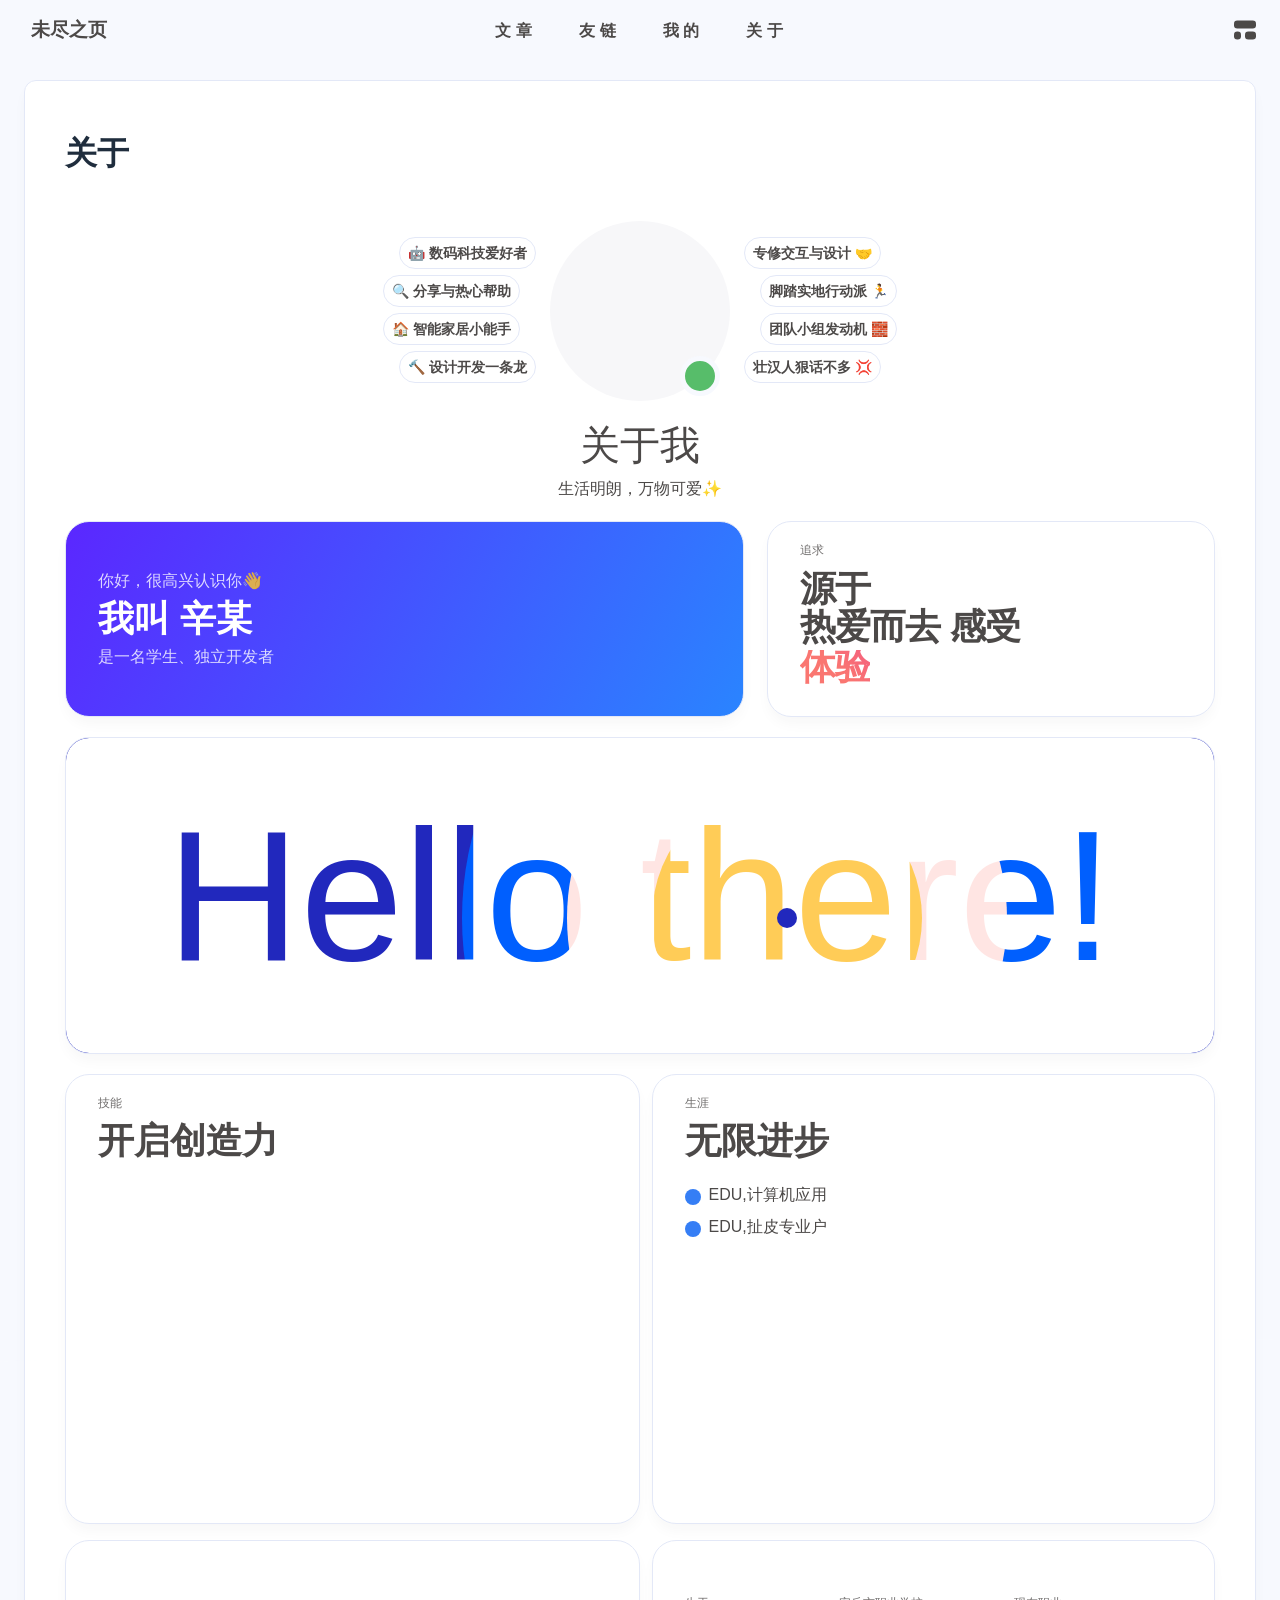
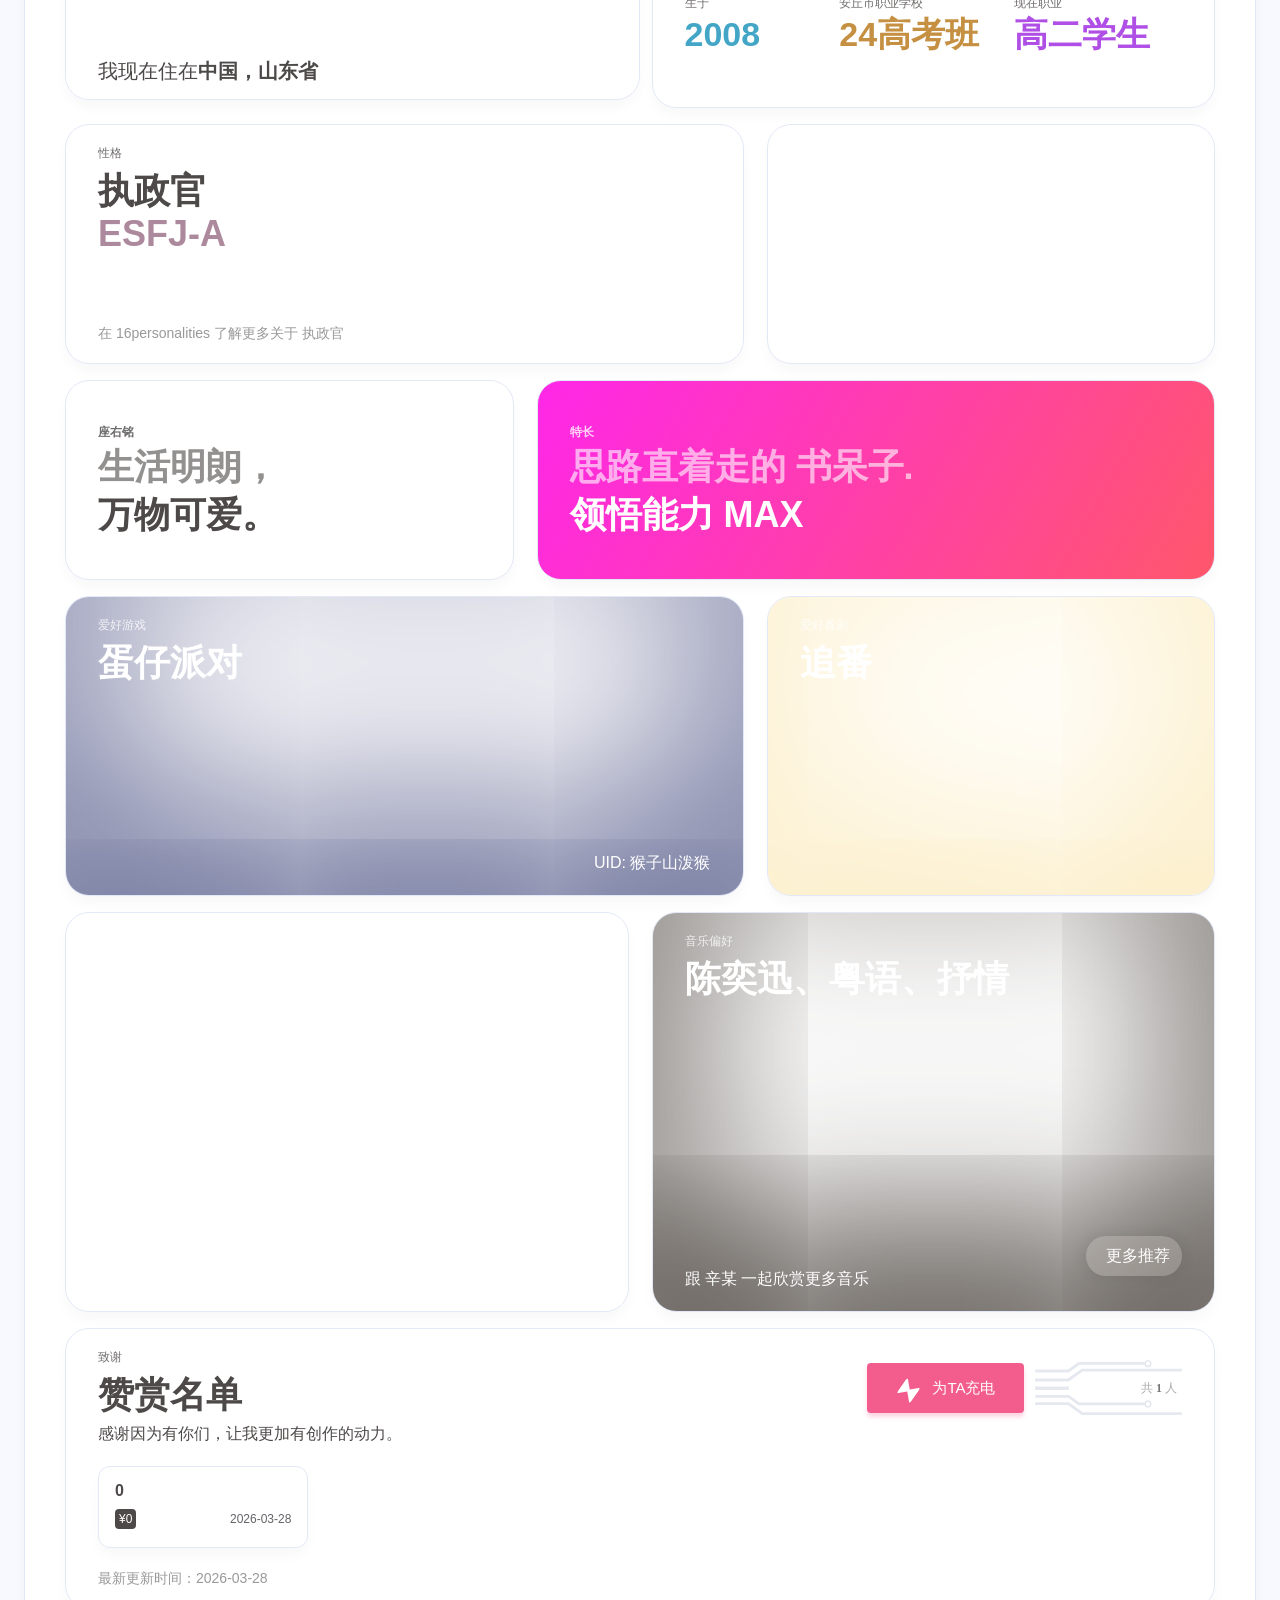
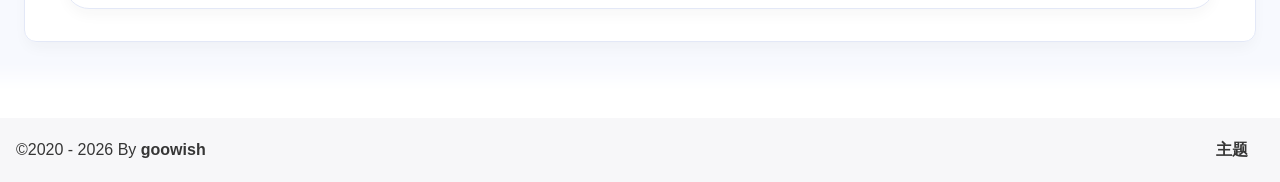
==== commit 04a6da1f: "Site updated: 2026-03-28 17:16:57" ====
--- a/about/index.html
+++ b/about/index.html
@@ -203,12 +203,12 @@
 if (true) {
   document.addEventListener('pjax:send', () => { preloader.initLoading() })
   document.addEventListener('pjax:complete', () => { preloader.endLoading() })
-}</script><link rel="stylesheet" href="https://cdn.cbd.int/anzhiyu-theme-static@1.1.10/progress_bar/progress_bar.css"/><script async="async" src="https://cdn.cbd.int/pace-js@1.2.4/pace.min.js" data-pace-options="{ &quot;restartOnRequestAfter&quot;:false,&quot;eventLag&quot;:false}"></script><div class="page" id="body-wrap"><header class="not-top-img" id="page-header"><nav id="nav"><div id="nav-group"><span id="blog_name"><a id="site-name" href="/" accesskey="h"><div class="title">未尽之页</div><i class="anzhiyufont anzhiyu-icon-house-chimney"></i></a></span><div class="mask-name-container"><div id="name-container"><a id="page-name" href="javascript:anzhiyu.scrollToDest(0, 500)">PAGE_NAME</a></div></div><div id="menus"><div class="menus_items"><div class="menus_item"><a class="site-page" href="javascript:void(0);"><span> 文章</span></a><ul class="menus_item_child"><li><a class="site-page child faa-parent animated-hover" href="/archives/"><i class="anzhiyufont anzhiyu-icon-box-archive faa-tada" style="font-size: 0.9em;"></i><span> 隧道</span></a></li><li><a class="site-page child faa-parent animated-hover" href="/categories/"><i class="anzhiyufont anzhiyu-icon-shapes faa-tada" style="font-size: 0.9em;"></i><span> 分类</span></a></li><li><a class="site-page child faa-parent animated-hover" href="/tags/"><i class="anzhiyufont anzhiyu-icon-tags faa-tada" style="font-size: 0.9em;"></i><span> 标签</span></a></li></ul></div><div class="menus_item"><a class="site-page" href="javascript:void(0);"><span> 友链</span></a><ul class="menus_item_child"><li><a class="site-page child faa-parent animated-hover" href="/link/"><i class="anzhiyufont anzhiyu-icon-link faa-tada" style="font-size: 0.9em;"></i><span> 友人帐</span></a></li><li><a class="site-page child faa-parent animated-hover" href="/comments/"><i class="anzhiyufont anzhiyu-icon-envelope faa-tada" style="font-size: 0.9em;"></i><span> 留言板</span></a></li></ul></div><div class="menus_item"><a class="site-page" href="javascript:void(0);"><span> 我的</span></a><ul class="menus_item_child"><li><a class="site-page child faa-parent animated-hover" href="/bangumis/"><i class="anzhiyufont anzhiyu-icon-bilibili faa-tada" style="font-size: 0.9em;"></i><span> 追番页</span></a></li><li><a class="site-page child faa-parent animated-hover" href="/album/"><i class="anzhiyufont anzhiyu-icon-images faa-tada" style="font-size: 0.9em;"></i><span> 相册集</span></a></li><li><a class="site-page child faa-parent animated-hover" href="/air-conditioner/"><i class="anzhiyufont anzhiyu-icon-fan faa-tada" style="font-size: 0.9em;"></i><span> 小空调</span></a></li></ul></div><div class="menus_item"><a class="site-page" href="javascript:void(0);"><span> 关于</span></a><ul class="menus_item_child"><li><a class="site-page child faa-parent animated-hover" href="/about/"><i class="anzhiyufont anzhiyu-icon-paper-plane faa-tada" style="font-size: 0.9em;"></i><span> 关于本人</span></a></li><li><a class="site-page child faa-parent animated-hover" href="/essay/"><i class="anzhiyufont anzhiyu-icon-lightbulb faa-tada" style="font-size: 0.9em;"></i><span> 闲言碎语</span></a></li><li><a class="site-page child faa-parent animated-hover" href="javascript:toRandomPost()"><i class="anzhiyufont anzhiyu-icon-shoe-prints1 faa-tada" style="font-size: 0.9em;"></i><span> 随便逛逛</span></a></li></ul></div></div></div><div id="nav-right"><div class="nav-button" id="randomPost_button"><a class="site-page" onclick="toRandomPost()" title="随机前往一个文章" href="javascript:void(0);"><i class="anzhiyufont anzhiyu-icon-dice"></i></a></div><input id="center-console" type="checkbox"/><label class="widget" for="center-console" title="中控台" onclick="anzhiyu.switchConsole();"><i class="left"></i><i class="widget center"></i><i class="widget right"></i></label><div id="console"><div class="console-card-group-reward"><ul class="reward-all console-card"><li class="reward-item"><a href="https://npm.elemecdn.com/anzhiyu-blog@1.1.6/img/post/common/qrcode-weichat.png" target="_blank"><img class="post-qr-code-img" alt="微信" src= "[data-uri]" onerror="this.onerror=null,this.src=&quot;/img/404.jpg&quot;" data-lazy-src="https://npm.elemecdn.com/anzhiyu-blog@1.1.6/img/post/common/qrcode-weichat.png"/></a><div class="post-qr-code-desc">微信</div></li><li class="reward-item"><a href="https://npm.elemecdn.com/anzhiyu-blog@1.1.6/img/post/common/qrcode-alipay.png" target="_blank"><img class="post-qr-code-img" alt="支付宝" src= "[data-uri]" onerror="this.onerror=null,this.src=&quot;/img/404.jpg&quot;" data-lazy-src="https://npm.elemecdn.com/anzhiyu-blog@1.1.6/img/post/common/qrcode-alipay.png"/></a><div class="post-qr-code-desc">支付宝</div></li></ul></div><div class="console-card-group"><div class="console-card-group-left"><div class="console-card" id="card-newest-comments"><div class="card-content"><div class="author-content-item-tips">互动</div><span class="author-content-item-title"> 最新评论</span></div><div class="aside-list"><span>正在加载中...</span></div></div></div><div class="console-card-group-right"><div class="console-card tags"><div class="card-content"><div class="author-content-item-tips">兴趣点</div><span class="author-content-item-title">寻找你感兴趣的领域</span></div></div><div class="console-card history"><div class="item-headline"><i class="anzhiyufont anzhiyu-icon-box-archiv"></i><span>文章</span></div><div class="card-archives"><div class="item-headline"><i class="anzhiyufont anzhiyu-icon-archive"></i><span>归档</span></div><ul class="card-archive-list"><li class="card-archive-list-item"><a class="card-archive-list-link" href="/archives/2026/03/"><span class="card-archive-list-date">三月 2026</span><div class="card-archive-list-count-group"><span class="card-archive-list-count">1</span><span>篇</span></div></a></li></ul></div><hr/></div></div></div><div class="button-group"><div class="console-btn-item"><a class="darkmode_switchbutton" title="显示模式切换" href="javascript:void(0);"><i class="anzhiyufont anzhiyu-icon-moon"></i></a></div><div class="console-btn-item" id="consoleHideAside" onclick="anzhiyu.hideAsideBtn()" title="边栏显示控制"><a class="asideSwitch"><i class="anzhiyufont anzhiyu-icon-arrows-left-right"></i></a></div><div class="console-btn-item" id="consoleMusic" onclick="anzhiyu.musicToggle()" title="音乐开关"><a class="music-switch"><i class="anzhiyufont anzhiyu-icon-music"></i></a></div></div><div class="console-mask" onclick="anzhiyu.hideConsole()" href="javascript:void(0);"></div></div><div class="nav-button" id="nav-totop"><a class="totopbtn" href="javascript:void(0);"><i class="anzhiyufont anzhiyu-icon-arrow-up"></i><span id="percent" onclick="anzhiyu.scrollToDest(0,500)">0</span></a></div><div id="toggle-menu"><a class="site-page" href="javascript:void(0);" title="切换"><i class="anzhiyufont anzhiyu-icon-bars"></i></a></div></div></div></nav></header><main id="blog-container"><div class="layout hide-aside" id="content-inner"><div id="page"><h1 class="page-title">关于</h1><div id="about-page"><div class="author-box"><div class="author-tag-left"><span class="author-tag">🤖️ 数码科技爱好者</span><span class="author-tag">🔍 分享与热心帮助</span><span class="author-tag">🏠 智能家居小能手</span><span class="author-tag">🔨 设计开发一条龙</span></div><div class="author-img"><img class="no-lightbox" src= "[data-uri]" onerror="this.onerror=null,this.src=&quot;/img/404.jpg&quot;" data-lazy-src="https://npm.elemecdn.com/anzhiyu-blog-static@1.0.0/img/avatar.webp" onerror="this.onerror=null;this.src='/img/friend_404.gif'" alt="avatar"></div><div class="author-tag-right"><span class="author-tag">专修交互与设计 🤝</span><span class="author-tag">脚踏实地行动派 🏃</span><span class="author-tag">团队小组发动机 🧱</span><span class="author-tag">壮汉人狠话不多 💢</span></div></div><p class="p center logo large">关于我</p><p class="p center small">生活明朗，万物可爱✨</p><div class="author-content"><div class="author-content-item myInfoAndSayHello"><div class="title1">你好，很高兴认识你👋</div><div class="title2">我叫 <span class="inline-word">陈志伟</span></div><div class="title1">是一名 前端工程师、学生、独立开发者、博主</div></div><div class="aboutsiteTips author-content-item"><div class="author-content-item-tips">追求</div><h2>源于<br>热爱而去 感受<div class="mask"><span class="first-tips">学习</span><span>生活</span><span data-up>程序</span> <span data-show>体验</span></div></h2></div></div><div class="hello-about"><div class="cursor" style="translate:none;rotate:none;scale:none;transform:translate(721px,180px)"></div><div class="shapes"><div class="shape shape-1" style="translate:none;rotate:none;scale:none;transform:translate(721px,180px)"></div><div class="shape shape-2" style="translate:none;rotate:none;scale:none;transform:translate(721px,180px)"></div><div class="shape shape-3" style="translate:none;rotate:none;scale:none;transform:translate(721px,180px)"></div></div><div class="content"><h1>Hello there!</h1></div></div><div class="author-content"><div class="author-content-item skills"><div class="card-content"><div class="author-content-item-tips">技能</div><span class="author-content-item-title">开启创造力</span><div class="skills-style-group"></div></div></div><div class="author-content-item careers"><div class="card-content"><div class="author-content-item-tips">生涯</div><span class="author-content-item-title">无限进步</span><div class="careers-group"><div class="career-item"><div class="circle" style="background:#357ef5"></div><div class="name">EDU,软件工程专业</div></div><div class="career-item"><div class="circle" style="background:#357ef5"></div><div class="name">EDU,软件工程专业</div></div><div class="career-item"><div class="circle" style="background:#357ef5"></div><div class="name">EDU,软件工程专业</div></div></div><img class="author-content-img no-lightbox" alt="生涯" src= "[data-uri]" onerror="this.onerror=null,this.src=&quot;/img/404.jpg&quot;" data-lazy-src="https://bu.dusays.com/2023/04/21/644287166329b.png" onerror="this.onerror=null;this.src='/img/friend_404.gif'"></div></div></div><div class="author-content"><div class="author-content-item-group column mapAndInfo"><style>.author-content-item.map {
+}</script><link rel="stylesheet" href="https://cdn.cbd.int/anzhiyu-theme-static@1.1.10/progress_bar/progress_bar.css"/><script async="async" src="https://cdn.cbd.int/pace-js@1.2.4/pace.min.js" data-pace-options="{ &quot;restartOnRequestAfter&quot;:false,&quot;eventLag&quot;:false}"></script><div class="page" id="body-wrap"><header class="not-top-img" id="page-header"><nav id="nav"><div id="nav-group"><span id="blog_name"><a id="site-name" href="/" accesskey="h"><div class="title">未尽之页</div><i class="anzhiyufont anzhiyu-icon-house-chimney"></i></a></span><div class="mask-name-container"><div id="name-container"><a id="page-name" href="javascript:anzhiyu.scrollToDest(0, 500)">PAGE_NAME</a></div></div><div id="menus"><div class="menus_items"><div class="menus_item"><a class="site-page" href="javascript:void(0);"><span> 文章</span></a><ul class="menus_item_child"><li><a class="site-page child faa-parent animated-hover" href="/archives/"><i class="anzhiyufont anzhiyu-icon-box-archive faa-tada" style="font-size: 0.9em;"></i><span> 隧道</span></a></li><li><a class="site-page child faa-parent animated-hover" href="/categories/"><i class="anzhiyufont anzhiyu-icon-shapes faa-tada" style="font-size: 0.9em;"></i><span> 分类</span></a></li><li><a class="site-page child faa-parent animated-hover" href="/tags/"><i class="anzhiyufont anzhiyu-icon-tags faa-tada" style="font-size: 0.9em;"></i><span> 标签</span></a></li></ul></div><div class="menus_item"><a class="site-page" href="javascript:void(0);"><span> 友链</span></a><ul class="menus_item_child"><li><a class="site-page child faa-parent animated-hover" href="/link/"><i class="anzhiyufont anzhiyu-icon-link faa-tada" style="font-size: 0.9em;"></i><span> 友人帐</span></a></li><li><a class="site-page child faa-parent animated-hover" href="/comments/"><i class="anzhiyufont anzhiyu-icon-envelope faa-tada" style="font-size: 0.9em;"></i><span> 留言板</span></a></li></ul></div><div class="menus_item"><a class="site-page" href="javascript:void(0);"><span> 我的</span></a><ul class="menus_item_child"><li><a class="site-page child faa-parent animated-hover" href="/bangumis/"><i class="anzhiyufont anzhiyu-icon-bilibili faa-tada" style="font-size: 0.9em;"></i><span> 追番页</span></a></li><li><a class="site-page child faa-parent animated-hover" href="/album/"><i class="anzhiyufont anzhiyu-icon-images faa-tada" style="font-size: 0.9em;"></i><span> 相册集</span></a></li><li><a class="site-page child faa-parent animated-hover" href="/air-conditioner/"><i class="anzhiyufont anzhiyu-icon-fan faa-tada" style="font-size: 0.9em;"></i><span> 小空调</span></a></li></ul></div><div class="menus_item"><a class="site-page" href="javascript:void(0);"><span> 关于</span></a><ul class="menus_item_child"><li><a class="site-page child faa-parent animated-hover" href="/about/"><i class="anzhiyufont anzhiyu-icon-paper-plane faa-tada" style="font-size: 0.9em;"></i><span> 关于本人</span></a></li><li><a class="site-page child faa-parent animated-hover" href="/essay/"><i class="anzhiyufont anzhiyu-icon-lightbulb faa-tada" style="font-size: 0.9em;"></i><span> 闲言碎语</span></a></li><li><a class="site-page child faa-parent animated-hover" href="javascript:toRandomPost()"><i class="anzhiyufont anzhiyu-icon-shoe-prints1 faa-tada" style="font-size: 0.9em;"></i><span> 随便逛逛</span></a></li></ul></div></div></div><div id="nav-right"><div class="nav-button" id="randomPost_button"><a class="site-page" onclick="toRandomPost()" title="随机前往一个文章" href="javascript:void(0);"><i class="anzhiyufont anzhiyu-icon-dice"></i></a></div><input id="center-console" type="checkbox"/><label class="widget" for="center-console" title="中控台" onclick="anzhiyu.switchConsole();"><i class="left"></i><i class="widget center"></i><i class="widget right"></i></label><div id="console"><div class="console-card-group-reward"><ul class="reward-all console-card"><li class="reward-item"><a href="https://npm.elemecdn.com/anzhiyu-blog@1.1.6/img/post/common/qrcode-weichat.png" target="_blank"><img class="post-qr-code-img" alt="微信" src= "[data-uri]" onerror="this.onerror=null,this.src=&quot;/img/404.jpg&quot;" data-lazy-src="https://npm.elemecdn.com/anzhiyu-blog@1.1.6/img/post/common/qrcode-weichat.png"/></a><div class="post-qr-code-desc">微信</div></li><li class="reward-item"><a href="https://npm.elemecdn.com/anzhiyu-blog@1.1.6/img/post/common/qrcode-alipay.png" target="_blank"><img class="post-qr-code-img" alt="支付宝" src= "[data-uri]" onerror="this.onerror=null,this.src=&quot;/img/404.jpg&quot;" data-lazy-src="https://npm.elemecdn.com/anzhiyu-blog@1.1.6/img/post/common/qrcode-alipay.png"/></a><div class="post-qr-code-desc">支付宝</div></li></ul></div><div class="console-card-group"><div class="console-card-group-left"><div class="console-card" id="card-newest-comments"><div class="card-content"><div class="author-content-item-tips">互动</div><span class="author-content-item-title"> 最新评论</span></div><div class="aside-list"><span>正在加载中...</span></div></div></div><div class="console-card-group-right"><div class="console-card tags"><div class="card-content"><div class="author-content-item-tips">兴趣点</div><span class="author-content-item-title">寻找你感兴趣的领域</span></div></div><div class="console-card history"><div class="item-headline"><i class="anzhiyufont anzhiyu-icon-box-archiv"></i><span>文章</span></div><div class="card-archives"><div class="item-headline"><i class="anzhiyufont anzhiyu-icon-archive"></i><span>归档</span></div><ul class="card-archive-list"><li class="card-archive-list-item"><a class="card-archive-list-link" href="/archives/2026/03/"><span class="card-archive-list-date">三月 2026</span><div class="card-archive-list-count-group"><span class="card-archive-list-count">1</span><span>篇</span></div></a></li></ul></div><hr/></div></div></div><div class="button-group"><div class="console-btn-item"><a class="darkmode_switchbutton" title="显示模式切换" href="javascript:void(0);"><i class="anzhiyufont anzhiyu-icon-moon"></i></a></div><div class="console-btn-item" id="consoleHideAside" onclick="anzhiyu.hideAsideBtn()" title="边栏显示控制"><a class="asideSwitch"><i class="anzhiyufont anzhiyu-icon-arrows-left-right"></i></a></div><div class="console-btn-item" id="consoleMusic" onclick="anzhiyu.musicToggle()" title="音乐开关"><a class="music-switch"><i class="anzhiyufont anzhiyu-icon-music"></i></a></div></div><div class="console-mask" onclick="anzhiyu.hideConsole()" href="javascript:void(0);"></div></div><div class="nav-button" id="nav-totop"><a class="totopbtn" href="javascript:void(0);"><i class="anzhiyufont anzhiyu-icon-arrow-up"></i><span id="percent" onclick="anzhiyu.scrollToDest(0,500)">0</span></a></div><div id="toggle-menu"><a class="site-page" href="javascript:void(0);" title="切换"><i class="anzhiyufont anzhiyu-icon-bars"></i></a></div></div></div></nav></header><main id="blog-container"><div class="layout hide-aside" id="content-inner"><div id="page"><h1 class="page-title">关于</h1><div id="about-page"><div class="author-box"><div class="author-tag-left"><span class="author-tag">🤖️ 数码科技爱好者</span><span class="author-tag">🔍 分享与热心帮助</span><span class="author-tag">🏠 智能家居小能手</span><span class="author-tag">🔨 设计开发一条龙</span></div><div class="author-img"><img class="no-lightbox" src= "[data-uri]" onerror="this.onerror=null,this.src=&quot;/img/404.jpg&quot;" data-lazy-src="https://npm.elemecdn.com/anzhiyu-blog-static@1.0.0/img/avatar.webp" onerror="this.onerror=null;this.src='/img/friend_404.gif'" alt="avatar"></div><div class="author-tag-right"><span class="author-tag">专修交互与设计 🤝</span><span class="author-tag">脚踏实地行动派 🏃</span><span class="author-tag">团队小组发动机 🧱</span><span class="author-tag">壮汉人狠话不多 💢</span></div></div><p class="p center logo large">关于我</p><p class="p center small">生活明朗，万物可爱✨</p><div class="author-content"><div class="author-content-item myInfoAndSayHello"><div class="title1">你好，很高兴认识你👋</div><div class="title2">我叫 <span class="inline-word">辛某</span></div><div class="title1">是一名学生、独立开发者</div></div><div class="aboutsiteTips author-content-item"><div class="author-content-item-tips">追求</div><h2>源于<br>热爱而去 感受<div class="mask"><span class="first-tips">学习</span><span>生活</span><span data-up>程序</span> <span data-show>体验</span></div></h2></div></div><div class="hello-about"><div class="cursor" style="translate:none;rotate:none;scale:none;transform:translate(721px,180px)"></div><div class="shapes"><div class="shape shape-1" style="translate:none;rotate:none;scale:none;transform:translate(721px,180px)"></div><div class="shape shape-2" style="translate:none;rotate:none;scale:none;transform:translate(721px,180px)"></div><div class="shape shape-3" style="translate:none;rotate:none;scale:none;transform:translate(721px,180px)"></div></div><div class="content"><h1>Hello there!</h1></div></div><div class="author-content"><div class="author-content-item skills"><div class="card-content"><div class="author-content-item-tips">技能</div><span class="author-content-item-title">开启创造力</span><div class="skills-style-group"></div></div></div><div class="author-content-item careers"><div class="card-content"><div class="author-content-item-tips">生涯</div><span class="author-content-item-title">无限进步</span><div class="careers-group"><div class="career-item"><div class="circle" style="background:#357ef5"></div><div class="name">EDU,计算机应用</div></div><div class="career-item"><div class="circle" style="background:#357ef5"></div><div class="name">EDU,扯皮专业户</div></div></div><img class="author-content-img no-lightbox" alt="生涯" src= "[data-uri]" onerror="this.onerror=null,this.src=&quot;/img/404.jpg&quot;" data-lazy-src="https://bu.dusays.com/2023/04/21/644287166329b.png" onerror="this.onerror=null;this.src='/img/friend_404.gif'"></div></div></div><div class="author-content"><div class="author-content-item-group column mapAndInfo"><style>.author-content-item.map {
   background-image: url(https://bu.dusays.com/2023/07/05/64a4c61cb20ef.jpg);
 }
 [data-theme='dark'] .author-content-item.map {
   background-image: url(https://bu.dusays.com/2023/07/05/64a4c63495ac5.jpg);
-}</style><div class="author-content-item map single"><span class="map-title">我现在住在<b>中国，长沙市</b></span></div><div class="author-content-item selfInfo single"><div><span class="selfInfo-title">生于</span> <span class="selfInfo-content" id="selfInfo-content-year" style="color:#43a6c6">2002</span></div><div><span class="selfInfo-title">湖南信息学院</span> <span class="selfInfo-content" style="color:#c69043">软件工程</span></div><div><span class="selfInfo-title">现在职业</span> <span class="selfInfo-content" style="color:#b04fe6">大三学生👨‍🎓</span></div></div></div></div><div class="author-content"><div class="author-content-item personalities"><div class="author-content-item-tips">性格</div><span class="author-content-item-title">执政官</span><div class="title2" style="color:#ac899c">ESFJ-A</div><div class="post-tips">在 <a href="https://www.16personalities.com/" target="_blank" rel="noopener nofollow">16personalities</a> 了解更多关于 <a target="_blank" rel="noopener external nofollow" href="https://www.16personalities.com/ch/esfj-%E4%BA%BA%E6%A0%BC">执政官</a></div><div class="image"><img class="no-lightbox" src= "[data-uri]" onerror="this.onerror=null,this.src=&quot;/img/404.jpg&quot;" data-lazy-src="https://npm.elemecdn.com/anzhiyu-blog@2.0.8/img/svg/ESFJ-A.svg" alt="人格"></div></div><div class="author-content-item myphoto"><img class="author-content-img no-lightbox" alt="自拍" src= "[data-uri]" onerror="this.onerror=null,this.src=&quot;/img/404.jpg&quot;" data-lazy-src="https://bu.dusays.com/2023/07/05/64a4c63495ac5.jpg"></div></div><div class="author-content"><div class="author-content-item maxim"><div class="author-content-item-tips">座右铭</div><span class="maxim-title"><span style="opacity:.6;margin-bottom:8px">生活明朗，</span> <span>万物可爱。</span></span></div><div class="author-content-item buff"><div class="card-content"></div><div class="author-content-item-tips">特长</div><span class="buff-title"><span style="opacity:.6;margin-bottom:8px">脑回路新奇的 酸菜鱼</span> <span>二次元指数 MAX</span></span><div class="card-background-icon"><i class="anzhiyufont anzhiyu-icon-dice-d20"></i></div></div></div><div class="author-content"><div class="author-content-item game-yuanshen" style="background: url(https://bu.dusays.com/2023/04/22/64433bf26e25d.webp) top / cover no-repeat;"><div class="card-content"><div class="author-content-item-tips">爱好游戏</div><span class="author-content-item-title">原神</span><div class="content-bottom"><div class="icon-group"><div class="loading-bar" role="presentation" aria-hidden="true"></div></div><div class="tips game-yuanshen-uid">UID: 125766904</div></div></div></div><div class="author-content-item comic-content"><div class="card-content"><div class="author-content-item-tips">爱好番剧</div><div class="author-content-item-title">追番</div><div class="comic-box"><a class="comic-item" href="https://www.bilibili.com/bangumi/media/md5267750/?spm_id_from=666.25.b_6d656469615f6d6f64756c65.1" target="_blank" title="约定的梦幻岛"><div class="comic-item-cover"><img src= "[data-uri]" onerror="this.onerror=null,this.src=&quot;/img/404.jpg&quot;" data-lazy-src="https://bu.dusays.com/2023/05/27/647166c44b414.webp" alt="约定的梦幻岛"></div></a><a class="comic-item" href="https://www.bilibili.com/bangumi/media/md28229899/?spm_id_from=666.25.b_6d656469615f6d6f64756c65.1" target="_blank" title="咒术回战"><div class="comic-item-cover"><img src= "[data-uri]" onerror="this.onerror=null,this.src=&quot;/img/404.jpg&quot;" data-lazy-src="https://bu.dusays.com/2023/05/24/646db4398832e.webp" alt="咒术回战"></div></a><a class="comic-item" href="https://www.bilibili.com/bangumi/media/md8892/?spm_id_from=666.25.b_6d656469615f6d6f64756c65.1" target="_blank" title="紫罗兰永恒花园"><div class="comic-item-cover"><img src= "[data-uri]" onerror="this.onerror=null,this.src=&quot;/img/404.jpg&quot;" data-lazy-src="https://bu.dusays.com/2023/05/24/646db43983d99.webp" alt="紫罗兰永恒花园"></div></a><a class="comic-item" href="https://www.bilibili.com/bangumi/media/md22718131/?spm_id_from=666.25.b_6d656469615f6d6f64756c65.1" target="_blank" title="鬼灭之刃"><div class="comic-item-cover"><img src= "[data-uri]" onerror="this.onerror=null,this.src=&quot;/img/404.jpg&quot;" data-lazy-src="https://bu.dusays.com/2023/05/24/646db439856a0.webp" alt="鬼灭之刃"></div></a><a class="comic-item" href="https://www.bilibili.com/bangumi/media/md135652/?spm_id_from=666.25.b_6d656469615f6d6f64756c65.1" target="_blank" title="JOJO的奇妙冒险 黄金之风"><div class="comic-item-cover"><img src= "[data-uri]" onerror="this.onerror=null,this.src=&quot;/img/404.jpg&quot;" data-lazy-src="https://bu.dusays.com/2023/05/30/64760e38d651a.webp" alt="JOJO的奇妙冒险 黄金之风"></div></a></div></div></div></div><div class="author-content"><div class="author-content-item like-technology" style="background: url(https://bu.dusays.com/2022/12/06/638f5f05ce1f7.jpg) top / cover no-repeat;"><div class="card-content"><div class="author-content-item-tips">关注偏好</div><span class="author-content-item-title">数码科技</span><div class="content-bottom"><div class="tips">手机、电脑软硬件</div></div></div></div><div class="author-content-item like-music" style="background: url(https://a1.boltp.com/2026/03/28/69c793779c3bd.jpg) top / cover no-repeat;"><div class="card-content"><div class="author-content-item-tips">音乐偏好</div><span class="author-content-item-title">陈奕迅、粤语、抒情</span><div class="content-bottom"><div class="tips">跟 陈志伟 一起欣赏更多音乐</div></div><div class="banner-button-group"><a class="banner-button" onclick="pjax.loadUrl(&quot;/music&quot;)"><i class="anzhiyufont anzhiyu-icon-arrow-circle-right"></i> <span class="banner-button-text">更多推荐</span></a></div></div></div></div><div class="author-content"><div class="author-content-item single reward" id="about-reward"><div class="author-content-item-tips">致谢</div><span class="author-content-item-title">赞赏名单</span><div class="author-content-item-description">感谢因为有你们，让我更加有创作的动力。<div class="reward-list-all"><div class="reward-list-item"><div class="reward-list-item-name">0</div><div class="reward-list-bottom-group"><div class="reward-list-item-money">¥0</div><div class="datatime reward-list-item-time" datatime="2026-03-28T00:00:00.000Z">2026-03-28</div></div></div></div><div class="reward-list-updateDate">最新更新时间：<time class="datatime reward-list-updateDate-time" datatime="2026-03-28T00:00:00.000Z">2026-03-28</time></div></div><div class="about-reward"><div id="con"></div><div id="TA-con" onclick="anzhiyu.rewardShowConsole()"><div id="text-con"><div id="linght"></div><div id="TA">为TA充电</div></div></div><div id="tube-con"><svg viewBox="0 0 1028 385" fill="none" xmlns="http://www.w3.org/2000/svg"><path d="M1 77H234.226L307.006 24H790" stroke="#e5e9ef" stroke-width="20"></path><path d="M0 140H233.035L329.72 71H1028" stroke="#e5e9ef" stroke-width="20"></path><path d="M1 255H234.226L307.006 307H790" stroke="#e5e9ef" stroke-width="20"></path><path d="M0 305H233.035L329.72 375H1028" stroke="#e5e9ef" stroke-width="20"></path><rect y="186" width="236" height="24" fill="#e5e9ef"></rect><ellipse cx="790" cy="25.5" rx="25" ry="25.5" fill="#e5e9ef"></ellipse><circle r="14" transform="matrix(1 0 0 -1 790 25)" fill="white"></circle><ellipse cx="790" cy="307.5" rx="25" ry="25.5" fill="#e5e9ef"></ellipse><circle r="14" transform="matrix(1 0 0 -1 790 308)" fill="white"></circle></svg><div id="mask"><svg viewBox="0 0 1028 385" fill="none" xmlns="http://www.w3.org/2000/svg"><path d="M1 77H234.226L307.006 24H790" stroke="#f25d8e" stroke-width="20"></path><path d="M0 140H233.035L329.72 71H1028" stroke="#f25d8e" stroke-width="20"></path><path d="M1 255H234.226L307.006 307H790" stroke="#f25d8e" stroke-width="20"></path><path d="M0 305H233.035L329.72 375H1028" stroke="#f25d8e" stroke-width="20"></path><rect y="186" width="236" height="24" fill="#f25d8e"></rect><ellipse cx="790" cy="25.5" rx="25" ry="25.5" fill="#f25d8e"></ellipse><circle r="14" transform="matrix(1 0 0 -1 790 25)" fill="white"></circle><ellipse cx="790" cy="307.5" rx="25" ry="25.5" fill="#f25d8e"></ellipse><circle r="14" transform="matrix(1 0 0 -1 790 308)" fill="white"></circle></svg></div><div id="orange-mask"><svg viewBox="0 0 1028 385" fill="none" xmlns="http://www.w3.org/2000/svg"><path d="M1 77H234.226L307.006 24H790" stroke="#ffd52b" stroke-width="20"></path><path d="M0 140H233.035L329.72 71H1028" stroke="#ffd52b" stroke-width="20"></path><path d="M1 255H234.226L307.006 307H790" stroke="#ffd52b" stroke-width="20"></path><path d="M0 305H233.035L329.72 375H1028" stroke="#ffd52b" stroke-width="20"></path><rect y="186" width="236" height="24" fill="#ffd52b"></rect><ellipse cx="790" cy="25.5" rx="25" ry="25.5" fill="#ffd52b"></ellipse><circle r="14" transform="matrix(1 0 0 -1 790 25)" fill="white"></circle><ellipse cx="790" cy="307.5" rx="25" ry="25.5" fill="#ffd52b"></ellipse><circle r="14" transform="matrix(1 0 0 -1 790 308)" fill="white"></circle></svg></div><p id="people">共 <b>1</b> 人</p></div></div></div></div></div><script src="https://cdn.cbd.int/anzhiyu-theme-static@1.0.0/countup/countup.js"></script><script defer>function initAboutPage() {
+}</style><div class="author-content-item map single"><span class="map-title">我现在住在<b>中国，山东省</b></span></div><div class="author-content-item selfInfo single"><div><span class="selfInfo-title">生于</span> <span class="selfInfo-content" id="selfInfo-content-year" style="color:#43a6c6">2008</span></div><div><span class="selfInfo-title">安丘市职业学校</span> <span class="selfInfo-content" style="color:#c69043">24高考班</span></div><div><span class="selfInfo-title">现在职业</span> <span class="selfInfo-content" style="color:#b04fe6">高二学生</span></div></div></div></div><div class="author-content"><div class="author-content-item personalities"><div class="author-content-item-tips">性格</div><span class="author-content-item-title">执政官</span><div class="title2" style="color:#ac899c">ESFJ-A</div><div class="post-tips">在 <a href="https://www.16personalities.com/" target="_blank" rel="noopener nofollow">16personalities</a> 了解更多关于 <a target="_blank" rel="noopener external nofollow" href="https://www.16personalities.com/ch/esfj-%E4%BA%BA%E6%A0%BC">执政官</a></div><div class="image"><img class="no-lightbox" src= "[data-uri]" onerror="this.onerror=null,this.src=&quot;/img/404.jpg&quot;" data-lazy-src="https://npm.elemecdn.com/anzhiyu-blog@2.0.8/img/svg/ESFJ-A.svg" alt="人格"></div></div><div class="author-content-item myphoto"><img class="author-content-img no-lightbox" alt="自拍" src= "[data-uri]" onerror="this.onerror=null,this.src=&quot;/img/404.jpg&quot;" data-lazy-src="https://bu.dusays.com/2023/07/05/64a4c63495ac5.jpg"></div></div><div class="author-content"><div class="author-content-item maxim"><div class="author-content-item-tips">座右铭</div><span class="maxim-title"><span style="opacity:.6;margin-bottom:8px">生活明朗，</span> <span>万物可爱。</span></span></div><div class="author-content-item buff"><div class="card-content"></div><div class="author-content-item-tips">特长</div><span class="buff-title"><span style="opacity:.6;margin-bottom:8px">思路直着走的 书呆子.</span> <span>领悟能力 MAX</span></span><div class="card-background-icon"><i class="anzhiyufont anzhiyu-icon-dice-d20"></i></div></div></div><div class="author-content"><div class="author-content-item game-yuanshen" style="background: url(https://a1.boltp.com/2026/03/28/69c79c3b0e23f.png) top / cover no-repeat;"><div class="card-content"><div class="author-content-item-tips">爱好游戏</div><span class="author-content-item-title">蛋仔派对</span><div class="content-bottom"><div class="icon-group"><div class="loading-bar" role="presentation" aria-hidden="true" style="display: none"></div></div><div class="tips game-yuanshen-uid">UID: 猴子山泼猴</div></div></div></div><div class="author-content-item comic-content"><div class="card-content"><div class="author-content-item-tips">爱好番剧</div><div class="author-content-item-title">追番</div><div class="comic-box"><a class="comic-item" href="https://www.bilibili.com/bangumi/media/md5267750/?spm_id_from=666.25.b_6d656469615f6d6f64756c65.1" target="_blank" title="约定的梦幻岛"><div class="comic-item-cover"><img src= "[data-uri]" onerror="this.onerror=null,this.src=&quot;/img/404.jpg&quot;" data-lazy-src="https://bu.dusays.com/2023/05/27/647166c44b414.webp" alt="约定的梦幻岛"></div></a><a class="comic-item" href="https://www.bilibili.com/bangumi/media/md28229899/?spm_id_from=666.25.b_6d656469615f6d6f64756c65.1" target="_blank" title="咒术回战"><div class="comic-item-cover"><img src= "[data-uri]" onerror="this.onerror=null,this.src=&quot;/img/404.jpg&quot;" data-lazy-src="https://bu.dusays.com/2023/05/24/646db4398832e.webp" alt="咒术回战"></div></a><a class="comic-item" href="https://www.bilibili.com/bangumi/media/md8892/?spm_id_from=666.25.b_6d656469615f6d6f64756c65.1" target="_blank" title="紫罗兰永恒花园"><div class="comic-item-cover"><img src= "[data-uri]" onerror="this.onerror=null,this.src=&quot;/img/404.jpg&quot;" data-lazy-src="https://bu.dusays.com/2023/05/24/646db43983d99.webp" alt="紫罗兰永恒花园"></div></a><a class="comic-item" href="https://www.bilibili.com/bangumi/media/md22718131/?spm_id_from=666.25.b_6d656469615f6d6f64756c65.1" target="_blank" title="鬼灭之刃"><div class="comic-item-cover"><img src= "[data-uri]" onerror="this.onerror=null,this.src=&quot;/img/404.jpg&quot;" data-lazy-src="https://bu.dusays.com/2023/05/24/646db439856a0.webp" alt="鬼灭之刃"></div></a><a class="comic-item" href="https://www.bilibili.com/bangumi/media/md135652/?spm_id_from=666.25.b_6d656469615f6d6f64756c65.1" target="_blank" title="JOJO的奇妙冒险 黄金之风"><div class="comic-item-cover"><img src= "[data-uri]" onerror="this.onerror=null,this.src=&quot;/img/404.jpg&quot;" data-lazy-src="https://bu.dusays.com/2023/05/30/64760e38d651a.webp" alt="JOJO的奇妙冒险 黄金之风"></div></a></div></div></div></div><div class="author-content"><div class="author-content-item like-technology" style="background: url(https://bu.dusays.com/2022/12/06/638f5f05ce1f7.jpg) top / cover no-repeat;"><div class="card-content"><div class="author-content-item-tips">关注偏好</div><span class="author-content-item-title">数码科技</span><div class="content-bottom"><div class="tips">手机、电脑软硬件</div></div></div></div><div class="author-content-item like-music" style="background: url(https://a1.boltp.com/2026/03/28/69c793779c3bd.jpg) top / cover no-repeat;"><div class="card-content"><div class="author-content-item-tips">音乐偏好</div><span class="author-content-item-title">陈奕迅、粤语、抒情</span><div class="content-bottom"><div class="tips">跟 辛某 一起欣赏更多音乐</div></div><div class="banner-button-group"><a class="banner-button" onclick="pjax.loadUrl(&quot;/music&quot;)"><i class="anzhiyufont anzhiyu-icon-arrow-circle-right"></i> <span class="banner-button-text">更多推荐</span></a></div></div></div></div><div class="author-content"><div class="author-content-item single reward" id="about-reward"><div class="author-content-item-tips">致谢</div><span class="author-content-item-title">赞赏名单</span><div class="author-content-item-description">感谢因为有你们，让我更加有创作的动力。<div class="reward-list-all"><div class="reward-list-item"><div class="reward-list-item-name">0</div><div class="reward-list-bottom-group"><div class="reward-list-item-money">¥0</div><div class="datatime reward-list-item-time" datatime="2026-03-28T00:00:00.000Z">2026-03-28</div></div></div></div><div class="reward-list-updateDate">最新更新时间：<time class="datatime reward-list-updateDate-time" datatime="2026-03-28T00:00:00.000Z">2026-03-28</time></div></div><div class="about-reward"><div id="con"></div><div id="TA-con" onclick="anzhiyu.rewardShowConsole()"><div id="text-con"><div id="linght"></div><div id="TA">为TA充电</div></div></div><div id="tube-con"><svg viewBox="0 0 1028 385" fill="none" xmlns="http://www.w3.org/2000/svg"><path d="M1 77H234.226L307.006 24H790" stroke="#e5e9ef" stroke-width="20"></path><path d="M0 140H233.035L329.72 71H1028" stroke="#e5e9ef" stroke-width="20"></path><path d="M1 255H234.226L307.006 307H790" stroke="#e5e9ef" stroke-width="20"></path><path d="M0 305H233.035L329.72 375H1028" stroke="#e5e9ef" stroke-width="20"></path><rect y="186" width="236" height="24" fill="#e5e9ef"></rect><ellipse cx="790" cy="25.5" rx="25" ry="25.5" fill="#e5e9ef"></ellipse><circle r="14" transform="matrix(1 0 0 -1 790 25)" fill="white"></circle><ellipse cx="790" cy="307.5" rx="25" ry="25.5" fill="#e5e9ef"></ellipse><circle r="14" transform="matrix(1 0 0 -1 790 308)" fill="white"></circle></svg><div id="mask"><svg viewBox="0 0 1028 385" fill="none" xmlns="http://www.w3.org/2000/svg"><path d="M1 77H234.226L307.006 24H790" stroke="#f25d8e" stroke-width="20"></path><path d="M0 140H233.035L329.72 71H1028" stroke="#f25d8e" stroke-width="20"></path><path d="M1 255H234.226L307.006 307H790" stroke="#f25d8e" stroke-width="20"></path><path d="M0 305H233.035L329.72 375H1028" stroke="#f25d8e" stroke-width="20"></path><rect y="186" width="236" height="24" fill="#f25d8e"></rect><ellipse cx="790" cy="25.5" rx="25" ry="25.5" fill="#f25d8e"></ellipse><circle r="14" transform="matrix(1 0 0 -1 790 25)" fill="white"></circle><ellipse cx="790" cy="307.5" rx="25" ry="25.5" fill="#f25d8e"></ellipse><circle r="14" transform="matrix(1 0 0 -1 790 308)" fill="white"></circle></svg></div><div id="orange-mask"><svg viewBox="0 0 1028 385" fill="none" xmlns="http://www.w3.org/2000/svg"><path d="M1 77H234.226L307.006 24H790" stroke="#ffd52b" stroke-width="20"></path><path d="M0 140H233.035L329.72 71H1028" stroke="#ffd52b" stroke-width="20"></path><path d="M1 255H234.226L307.006 307H790" stroke="#ffd52b" stroke-width="20"></path><path d="M0 305H233.035L329.72 375H1028" stroke="#ffd52b" stroke-width="20"></path><rect y="186" width="236" height="24" fill="#ffd52b"></rect><ellipse cx="790" cy="25.5" rx="25" ry="25.5" fill="#ffd52b"></ellipse><circle r="14" transform="matrix(1 0 0 -1 790 25)" fill="white"></circle><ellipse cx="790" cy="307.5" rx="25" ry="25.5" fill="#ffd52b"></ellipse><circle r="14" transform="matrix(1 0 0 -1 790 308)" fill="white"></circle></svg></div><p id="people">共 <b>1</b> 人</p></div></div></div></div></div><script src="https://cdn.cbd.int/anzhiyu-theme-static@1.0.0/countup/countup.js"></script><script defer>function initAboutPage() {
   const statisticEl = document.getElementById("statistic");
   let statistic = [];
   let numValues = [];
@@ -332,7 +332,7 @@
   }
 
   // 出生年份动画
-      const selfInfoContentYear = new CountUp("selfInfo-content-year", 0, 2002, 0, 2, {
+      const selfInfoContentYear = new CountUp("selfInfo-content-year", 0, 2008, 0, 2, {
         useEasing: true,
         useGrouping: false,
         separator: ",",
